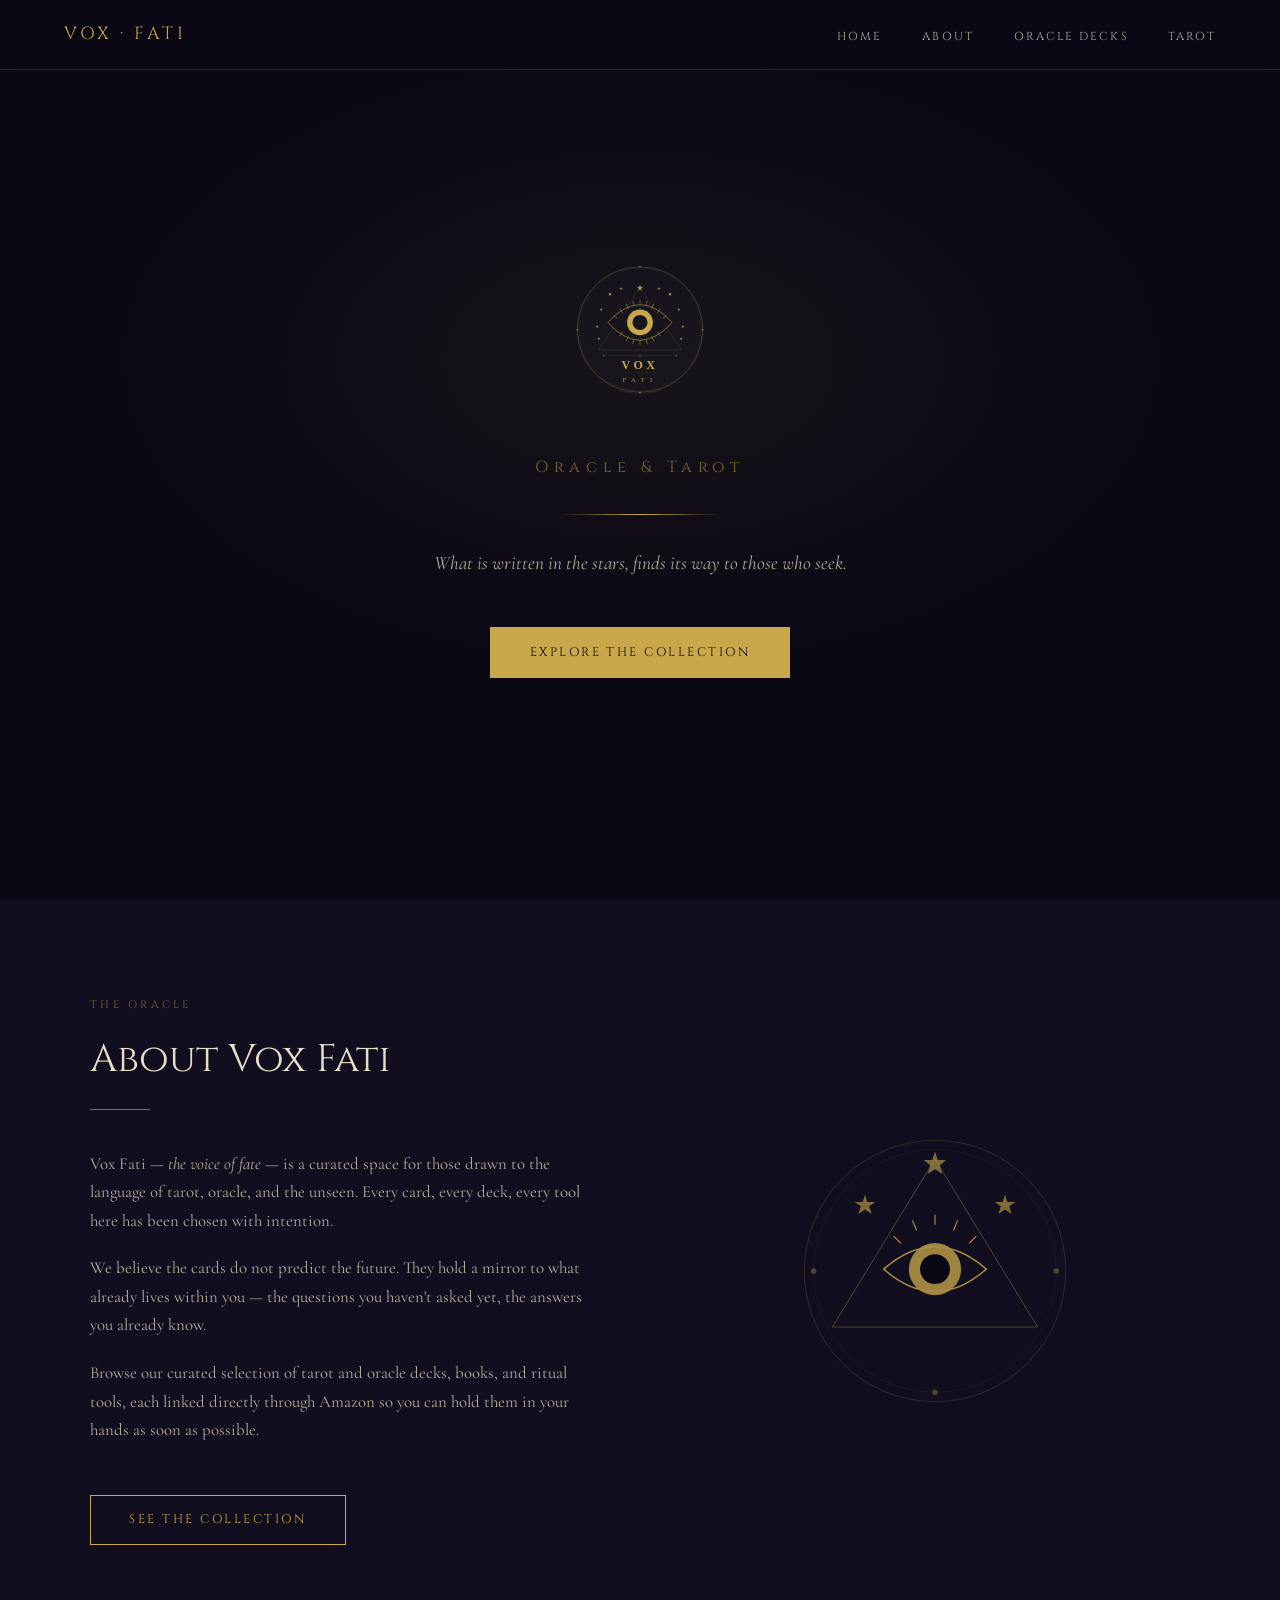
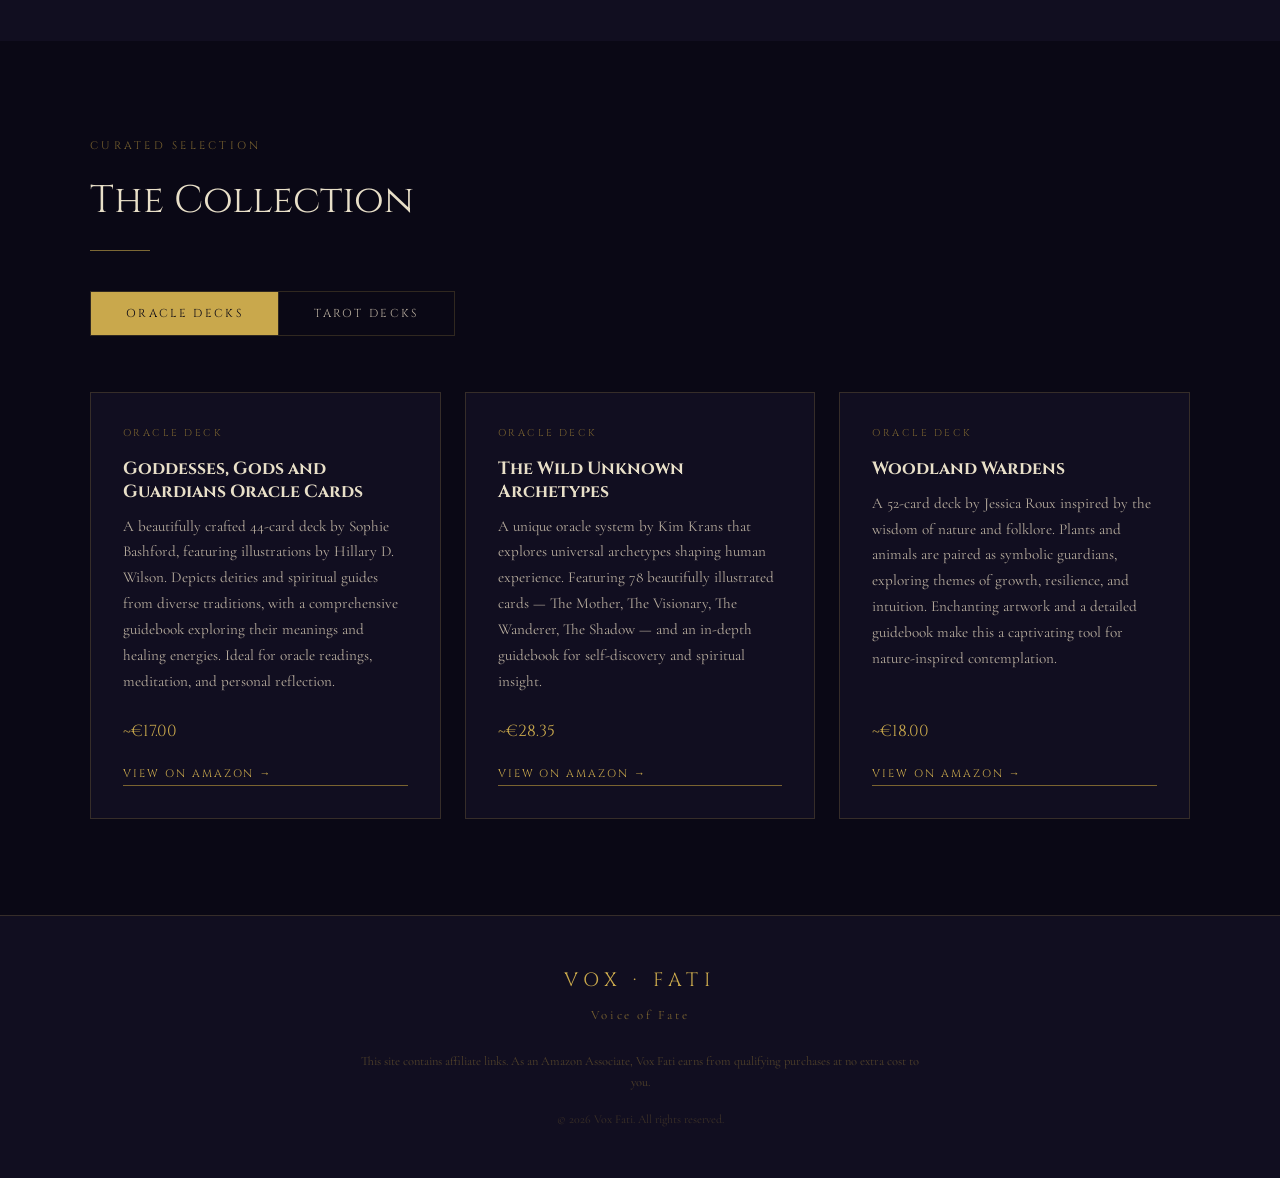
==== index.html @ 4f2131be "Add files via upload" ====
<!DOCTYPE html>
<html lang="en">
<head>
  <meta charset="UTF-8"/>
  <meta name="viewport" content="width=device-width, initial-scale=1.0"/>
  <title>Vox Fati — Oracle & Tarot</title>
  <link href="https://fonts.googleapis.com/css2?family=Cormorant+Garamond:ital,wght@0,300;0,400;0,600;1,300;1,400&family=Cinzel:wght@400;600&display=swap" rel="stylesheet"/>
  <style>
    *, *::before, *::after { box-sizing: border-box; margin: 0; padding: 0; }

    :root {
      --bg:       #0a0815;
      --bg2:      #110e20;
      --gold:     #c9a84c;
      --gold-dim: #7a6330;
      --cream:    #e8dfc8;
      --text:     #b8ad9e;
      --border:   rgba(201,168,76,0.2);
    }

    html { scroll-behavior: smooth; }

    body {
      background: var(--bg);
      color: var(--text);
      font-family: 'Cormorant Garamond', Georgia, serif;
      font-size: 18px;
      line-height: 1.7;
    }

    /* ── NAV ── */
    nav {
      position: fixed; top: 0; left: 0; right: 0; z-index: 100;
      display: flex; align-items: center; justify-content: space-between;
      padding: 1.2rem 4rem;
      background: rgba(10,8,21,0.88);
      backdrop-filter: blur(10px);
      border-bottom: 1px solid var(--border);
    }
    .nav-logo {
      font-family: 'Cinzel', serif;
      font-size: 1.1rem;
      letter-spacing: 0.2em;
      color: var(--gold);
      text-decoration: none;
    }
    .nav-links { display: flex; gap: 2.5rem; list-style: none; }
    .nav-links a {
      font-family: 'Cinzel', serif;
      font-size: 0.72rem;
      letter-spacing: 0.18em;
      color: var(--text);
      text-decoration: none;
      text-transform: uppercase;
      transition: color 0.3s;
    }
    .nav-links a:hover { color: var(--gold); }

    /* ── HERO ── */
    #home {
      min-height: 100vh;
      display: flex; flex-direction: column; align-items: center; justify-content: center;
      text-align: center;
      padding: 6rem 2rem 4rem;
      position: relative;
      overflow: hidden;
    }
    #home::before {
      content: '';
      position: absolute; inset: 0;
      background: radial-gradient(ellipse 60% 50% at 50% 40%, rgba(201,168,76,0.07) 0%, transparent 70%);
      pointer-events: none;
    }
    .hero-eye {
      width: 160px; height: 160px;
      margin-bottom: 2.5rem;
      animation: float 6s ease-in-out infinite;
    }
    @keyframes float {
      0%,100% { transform: translateY(0); }
      50%      { transform: translateY(-10px); }
    }
    .hero-sub {
      font-family: 'Cinzel', serif;
      font-size: clamp(0.8rem, 2vw, 1rem);
      letter-spacing: 0.35em;
      color: var(--gold-dim);
      margin-bottom: 2rem;
    }
    .hero-divider {
      width: 160px; height: 1px;
      background: linear-gradient(to right, transparent, var(--gold), transparent);
      margin: 0 auto 2rem;
    }
    .hero-tagline {
      font-size: 1.2rem;
      font-style: italic;
      color: var(--cream);
      opacity: 0.75;
      max-width: 480px;
      margin: 0 auto 3rem;
    }
    .btn {
      display: inline-block;
      font-family: 'Cinzel', serif;
      font-size: 0.78rem;
      letter-spacing: 0.2em;
      text-transform: uppercase;
      color: var(--bg);
      background: var(--gold);
      padding: 0.85rem 2.4rem;
      text-decoration: none;
      border: 1px solid var(--gold);
      transition: background 0.3s, color 0.3s;
      cursor: pointer;
    }
    .btn:hover { background: transparent; color: var(--gold); }
    .btn-outline {
      background: transparent;
      color: var(--gold);
    }
    .btn-outline:hover { background: var(--gold); color: var(--bg); }

    /* ── SECTION BASE ── */
    section { padding: 6rem 2rem; }
    .container { max-width: 1100px; margin: 0 auto; }
    .section-label {
      font-family: 'Cinzel', serif;
      font-size: 0.68rem;
      letter-spacing: 0.3em;
      text-transform: uppercase;
      color: var(--gold-dim);
      display: block;
      margin-bottom: 0.8rem;
    }
    .section-title {
      font-family: 'Cinzel', serif;
      font-size: clamp(1.6rem, 4vw, 2.4rem);
      font-weight: 400;
      color: var(--cream);
      margin-bottom: 1rem;
    }
    .section-divider {
      width: 60px; height: 1px;
      background: var(--gold);
      margin-bottom: 2.5rem;
      opacity: 0.6;
    }

    /* ── ABOUT ── */
    #about { background: var(--bg2); }
    .about-grid {
      display: grid;
      grid-template-columns: 1fr 1fr;
      gap: 5rem;
      align-items: center;
    }
    .about-text p { margin-bottom: 1.2rem; color: var(--text); font-size: 1.05rem; }
    .about-sigil { display: flex; align-items: center; justify-content: center; }
    .about-sigil svg { width: 280px; height: 280px; opacity: 0.85; }

    /* ── PRODUCTS ── */
    #products { background: var(--bg); }

    /* Tab switcher */
    .tab-switcher {
      display: flex;
      gap: 0;
      margin-bottom: 3.5rem;
      border: 1px solid var(--border);
      width: fit-content;
    }
    .tab-btn {
      font-family: 'Cinzel', serif;
      font-size: 0.72rem;
      letter-spacing: 0.2em;
      text-transform: uppercase;
      padding: 0.9rem 2.2rem;
      background: transparent;
      color: var(--text);
      border: none;
      cursor: pointer;
      transition: background 0.3s, color 0.3s;
      position: relative;
    }
    .tab-btn + .tab-btn {
      border-left: 1px solid var(--border);
    }
    .tab-btn.active {
      background: var(--gold);
      color: var(--bg);
    }
    .tab-btn:not(.active):hover {
      color: var(--gold);
    }

    /* Tab panels */
    .tab-panel { display: none; }
    .tab-panel.active { display: block; }

    /* Products grid */
    .products-grid {
      display: grid;
      grid-template-columns: repeat(auto-fill, minmax(280px, 1fr));
      gap: 1.5rem;
    }
    .product-card {
      background: var(--bg2);
      border: 1px solid var(--border);
      padding: 2rem;
      transition: border-color 0.3s, transform 0.3s;
      display: flex; flex-direction: column;
    }
    .product-card:hover { border-color: var(--gold-dim); transform: translateY(-4px); }
    .product-tag {
      font-family: 'Cinzel', serif;
      font-size: 0.62rem;
      letter-spacing: 0.25em;
      text-transform: uppercase;
      color: var(--gold-dim);
      margin-bottom: 1rem;
    }
    .product-name {
      font-family: 'Cinzel', serif;
      font-size: 1.1rem;
      color: var(--cream);
      margin-bottom: 0.6rem;
      line-height: 1.3;
    }
    .product-desc {
      font-size: 0.95rem;
      color: var(--text);
      margin-bottom: 1.5rem;
      flex: 1;
    }
    .product-price {
      font-family: 'Cinzel', serif;
      font-size: 1rem;
      color: var(--gold);
      margin-bottom: 1.2rem;
    }
    .product-link {
      display: inline-block;
      font-family: 'Cinzel', serif;
      font-size: 0.68rem;
      letter-spacing: 0.18em;
      text-transform: uppercase;
      color: var(--gold);
      text-decoration: none;
      border-bottom: 1px solid var(--gold-dim);
      padding-bottom: 2px;
      transition: border-color 0.3s, color 0.3s;
    }
    .product-link:hover { color: var(--cream); border-color: var(--cream); }

    /* ── FOOTER ── */
    footer {
      background: var(--bg2);
      border-top: 1px solid var(--border);
      padding: 3rem 2rem;
      text-align: center;
    }
    .footer-logo {
      font-family: 'Cinzel', serif;
      font-size: 1.2rem;
      color: var(--gold);
      letter-spacing: 0.3em;
      margin-bottom: 0.5rem;
    }
    .footer-sub {
      font-size: 0.8rem;
      color: var(--gold-dim);
      letter-spacing: 0.2em;
      margin-bottom: 1.5rem;
    }
    .footer-disclaimer {
      font-size: 0.78rem;
      color: var(--gold-dim);
      opacity: 0.6;
      max-width: 560px;
      margin: 0 auto 1rem;
    }
    .footer-copy {
      font-size: 0.75rem;
      color: var(--gold-dim);
      opacity: 0.4;
    }

    /* ── RESPONSIVE ── */
    @media (max-width: 768px) {
      nav { padding: 1rem 1.5rem; }
      .nav-links { gap: 1.5rem; }
      .about-grid { grid-template-columns: 1fr; gap: 2.5rem; }
      .about-sigil { order: -1; }
      .about-sigil svg { width: 200px; height: 200px; }
      .tab-switcher { width: 100%; }
      .tab-btn { flex: 1; padding: 0.9rem 1rem; }
    }
    @media (max-width: 520px) {
      .nav-links { display: none; }
    }
  </style>
</head>
<body>

  <!-- NAV -->
  <nav>
    <a href="#home" class="nav-logo">VOX · FATI</a>
    <ul class="nav-links">
      <li><a href="#home">Home</a></li>
      <li><a href="#about">About</a></li>
      <li><a href="#products">Oracle Decks</a></li>
      <li><a href="#products" onclick="switchTab('tarot')">Tarot</a></li>
    </ul>
  </nav>

  <!-- HERO -->
  <section id="home">
    <svg class="hero-eye" viewBox="0 0 680 720" xmlns="http://www.w3.org/2000/svg">
      <circle cx="340" cy="340" r="290" fill="#0d0b1a"/>
      <circle cx="340" cy="340" r="282" fill="none" stroke="#c9a84c" stroke-width="1.2"/>
      <circle cx="340" cy="340" r="274" fill="none" stroke="#c9a84c" stroke-width="0.5" opacity="0.4"/>
      <circle cx="340" cy="58" r="3" fill="#c9a84c"/>
      <circle cx="340" cy="622" r="3" fill="#c9a84c"/>
      <circle cx="58" cy="340" r="3" fill="#c9a84c"/>
      <circle cx="622" cy="340" r="3" fill="#c9a84c"/>
      <polygon points="340,152 528,432 152,432" fill="none" stroke="#c9a84c" stroke-width="1" opacity="0.6"/>
      <g fill="#c9a84c" opacity="0.9">
        <polygon points="340,138 343.5,148 354,148 345.5,154.5 348.5,165 340,159 331.5,165 334.5,154.5 326,148 336.5,148"/>
        <polygon points="205,172 207,178 213,178 208.5,181.5 210.5,187.5 205,184 199.5,187.5 201.5,181.5 197,178 203,178"/>
        <polygon points="475,172 477,178 483,178 478.5,181.5 480.5,187.5 475,184 469.5,187.5 471.5,181.5 467,178 473,178"/>
        <polygon points="165,242 166.5,247 172,247 167.5,250 169.5,255 165,252 160.5,255 162.5,250 158,247 163.5,247"/>
        <polygon points="515,242 516.5,247 522,247 517.5,250 519.5,255 515,252 510.5,255 512.5,250 508,247 513.5,247"/>
        <polygon points="148,320 149.5,325 155,325 150.5,328 152.5,333 148,330 143.5,333 145.5,328 141,325 146.5,325"/>
        <polygon points="532,320 533.5,325 539,325 534.5,328 536.5,333 532,330 527.5,333 529.5,328 525,325 530.5,325"/>
        <polygon points="255,148 256.5,153 262,153 257.5,156 259.5,161 255,158 250.5,161 252.5,156 248,153 253.5,153"/>
        <polygon points="425,148 426.5,153 432,153 427.5,156 429.5,161 425,158 420.5,161 422.5,156 418,153 423.5,153"/>
        <polygon points="155,375 156.3,379.5 161,379.5 157.2,382.2 158.7,387 155,384.2 151.3,387 152.8,382.2 149,379.5 153.7,379.5"/>
        <polygon points="525,375 526.3,379.5 531,379.5 527.2,382.2 528.7,387 525,384.2 521.3,387 522.8,382.2 519,379.5 523.7,379.5"/>
      </g>
      <path d="M195,308 Q268,228 340,228 Q412,228 485,308 Q412,388 340,388 Q268,388 195,308 Z" fill="#0d0b1a" stroke="#c9a84c" stroke-width="2.5" stroke-linejoin="round"/>
      <circle cx="340" cy="308" r="58" fill="#c9a84c"/>
      <circle cx="340" cy="308" r="34" fill="#0d0b1a"/>
      <g stroke="#c9a84c" stroke-width="2.2" stroke-linecap="round">
        <line x1="340" y1="228" x2="340" y2="208"/>
        <line x1="313" y1="232" x2="308" y2="212"/>
        <line x1="367" y1="232" x2="372" y2="212"/>
        <line x1="287" y1="244" x2="278" y2="225"/>
        <line x1="393" y1="244" x2="402" y2="225"/>
        <line x1="261" y1="264" x2="249" y2="248"/>
        <line x1="419" y1="264" x2="431" y2="248"/>
        <line x1="237" y1="289" x2="222" y2="277"/>
        <line x1="443" y1="289" x2="458" y2="277"/>
      </g>
      <g stroke="#c9a84c" stroke-width="2.2" stroke-linecap="round">
        <line x1="340" y1="388" x2="340" y2="408"/>
        <line x1="313" y1="384" x2="308" y2="404"/>
        <line x1="367" y1="384" x2="372" y2="404"/>
        <line x1="287" y1="372" x2="278" y2="391"/>
        <line x1="393" y1="372" x2="402" y2="391"/>
        <line x1="261" y1="352" x2="249" y2="368"/>
        <line x1="419" y1="352" x2="431" y2="368"/>
      </g>
      <line x1="175" y1="458" x2="505" y2="458" stroke="#c9a84c" stroke-width="0.8" opacity="0.5"/>
      <circle cx="175" cy="458" r="2.5" fill="#c9a84c"/>
      <circle cx="505" cy="458" r="2.5" fill="#c9a84c"/>
      <circle cx="340" cy="458" r="2.5" fill="#c9a84c"/>
      <text x="340" y="518" text-anchor="middle" font-family="Georgia, serif" font-size="54" font-weight="700" fill="#c9a84c" letter-spacing="16">VOX</text>
      <line x1="265" y1="534" x2="415" y2="534" stroke="#c9a84c" stroke-width="0.7" opacity="0.4"/>
      <text x="340" y="574" text-anchor="middle" font-family="Georgia, serif" font-size="30" font-weight="400" fill="#c9a84c" letter-spacing="24" opacity="0.85">FATI</text>
      <path d="M248,612 Q340,646 432,612" fill="none" stroke="#c9a84c" stroke-width="0.8" opacity="0.4"/>
      <circle cx="248" cy="612" r="2" fill="#c9a84c" opacity="0.5"/>
      <circle cx="432" cy="612" r="2" fill="#c9a84c" opacity="0.5"/>
      <circle cx="340" cy="629" r="2" fill="#c9a84c" opacity="0.5"/>
    </svg>
    <p class="hero-sub">Oracle &amp; Tarot</p>
    <div class="hero-divider"></div>
    <p class="hero-tagline">What is written in the stars, finds its way to those who seek.</p>
    <a href="#products" class="btn">Explore the Collection</a>
  </section>

  <!-- ABOUT -->
  <section id="about">
    <div class="container">
      <div class="about-grid">
        <div class="about-text">
          <span class="section-label">The Oracle</span>
          <h2 class="section-title">About Vox Fati</h2>
          <div class="section-divider"></div>
          <p>Vox Fati — <em>the voice of fate</em> — is a curated space for those drawn to the language of tarot, oracle, and the unseen. Every card, every deck, every tool here has been chosen with intention.</p>
          <p>We believe the cards do not predict the future. They hold a mirror to what already lives within you — the questions you haven't asked yet, the answers you already know.</p>
          <p>Browse our curated selection of tarot and oracle decks, books, and ritual tools, each linked directly through Amazon so you can hold them in your hands as soon as possible.</p>
          <br/>
          <a href="#products" class="btn btn-outline">See the Collection</a>
        </div>
        <div class="about-sigil">
          <svg viewBox="0 0 300 300" xmlns="http://www.w3.org/2000/svg">
            <circle cx="150" cy="150" r="140" fill="none" stroke="#c9a84c" stroke-width="0.8" opacity="0.3"/>
            <circle cx="150" cy="150" r="130" fill="none" stroke="#c9a84c" stroke-width="0.4" opacity="0.2"/>
            <polygon points="150,30 260,210 40,210" fill="none" stroke="#c9a84c" stroke-width="0.9" opacity="0.5"/>
            <g fill="#c9a84c" opacity="0.7">
              <polygon points="150,22 153,31 162,31 155,37 158,46 150,41 142,46 145,37 138,31 147,31"/>
              <polygon points="75,68 77.5,76 86,76 79.5,80.5 82,89 75,84 68,89 70.5,80.5 64,76 72.5,76"/>
              <polygon points="225,68 227.5,76 236,76 229.5,80.5 232,89 225,84 218,89 220.5,80.5 214,76 222.5,76"/>
            </g>
            <path d="M95,148 Q150,100 205,148 Q150,196 95,148Z" fill="none" stroke="#c9a84c" stroke-width="1.5"/>
            <circle cx="150" cy="148" r="28" fill="#c9a84c" opacity="0.9"/>
            <circle cx="150" cy="148" r="16" fill="#0a0815"/>
            <g stroke="#c9a84c" stroke-width="1.2" stroke-linecap="round">
              <line x1="150" y1="100" x2="150" y2="90"/>
              <line x1="130" y1="106" x2="126" y2="96"/>
              <line x1="113" y1="120" x2="106" y2="113"/>
              <line x1="170" y1="106" x2="174" y2="96"/>
              <line x1="187" y1="120" x2="194" y2="113"/>
            </g>
            <circle cx="150" cy="280" r="3" fill="#c9a84c" opacity="0.4"/>
            <circle cx="20" cy="150" r="3" fill="#c9a84c" opacity="0.4"/>
            <circle cx="280" cy="150" r="3" fill="#c9a84c" opacity="0.4"/>
          </svg>
        </div>
      </div>
    </div>
  </section>

  <!-- PRODUCTS -->
  <section id="products">
    <div class="container">
      <span class="section-label">Curated Selection</span>
      <h2 class="section-title">The Collection</h2>
      <div class="section-divider"></div>

      <!-- Tab switcher -->
      <div class="tab-switcher">
        <button class="tab-btn active" id="tab-oracle" onclick="switchTab('oracle')">Oracle Decks</button>
        <button class="tab-btn" id="tab-tarot" onclick="switchTab('tarot')">Tarot Decks</button>
      </div>

      <!-- ORACLE PANEL -->
      <div class="tab-panel active" id="panel-oracle">
        <div class="products-grid">

          <div class="product-card">
            <span class="product-tag">Oracle Deck</span>
            <h3 class="product-name">Goddesses, Gods and Guardians Oracle Cards</h3>
            <p class="product-desc">A beautifully crafted 44-card deck by Sophie Bashford, featuring illustrations by Hillary D. Wilson. Depicts deities and spiritual guides from diverse traditions, with a comprehensive guidebook exploring their meanings and healing energies. Ideal for oracle readings, meditation, and personal reflection.</p>
            <p class="product-price">~€17.00</p>
            <a href="https://amzn.to/4uURp36" target="_blank" rel="nofollow noopener" class="product-link">View on Amazon →</a>
          </div>

          <div class="product-card">
            <span class="product-tag">Oracle Deck</span>
            <h3 class="product-name">The Wild Unknown Archetypes</h3>
            <p class="product-desc">A unique oracle system by Kim Krans that explores universal archetypes shaping human experience. Featuring 78 beautifully illustrated cards — The Mother, The Visionary, The Wanderer, The Shadow — and an in-depth guidebook for self-discovery and spiritual insight.</p>
            <p class="product-price">~€28.35</p>
            <a href="https://amzn.to/4v1fVzD" target="_blank" rel="nofollow noopener" class="product-link">View on Amazon →</a>
          </div>

          <div class="product-card">
            <span class="product-tag">Oracle Deck</span>
            <h3 class="product-name">Woodland Wardens</h3>
            <p class="product-desc">A 52-card deck by Jessica Roux inspired by the wisdom of nature and folklore. Plants and animals are paired as symbolic guardians, exploring themes of growth, resilience, and intuition. Enchanting artwork and a detailed guidebook make this a captivating tool for nature-inspired contemplation.</p>
            <p class="product-price">~€18.00</p>
            <a href="https://amzn.to/4aidfpP" target="_blank" rel="nofollow noopener" class="product-link">View on Amazon →</a>
          </div>

        </div>
      </div>

      <!-- TAROT PANEL -->
      <div class="tab-panel" id="panel-tarot">
        <div class="products-grid">

          <div class="product-card">
            <span class="product-tag">Tarot Deck</span>
            <h3 class="product-name">Amber Moon Tarot</h3>
            <p class="product-desc">By Malgorzata Frąckowska — a dreamy, lunar-inspired tarot deck blending contemporary art with traditional structure. Accompanied by an 80-page guidebook, it offers fresh interpretations of the classic archetypes for both beginners and experienced readers.</p>
            <p class="product-price">~€18.69</p>
            <a href="https://amzn.to/4vuQw2b" target="_blank" rel="nofollow noopener" class="product-link">View on Amazon →</a>
          </div>

          <div class="product-card">
            <span class="product-tag">Tarot Deck</span>
            <h3 class="product-name">The Classic Rider Waite Smith Tarot</h3>
            <p class="product-desc">The foundational deck that shaped modern tarot. Arthur Edward Waite and Pamela Colman Smith's iconic 78-card deck, first published in 1909, remains the most referenced in the world — essential for beginners and seasoned readers alike.</p>
            <p class="product-price">~€23.40</p>
            <a href="https://amzn.to/4amBjbb" target="_blank" rel="nofollow noopener" class="product-link">View on Amazon →</a>
          </div>

          <div class="product-card">
            <span class="product-tag">Tarot Deck</span>
            <h3 class="product-name">Rider-Waite Tarot Deck</h3>
            <p class="product-desc">The classic 78-card deck by Arthur Edward Waite with Pamela Colman Smith's legendary illustrations — the foundation of modern tarot reading. Accompanied by instructional material for divination, self-discovery, and spiritual guidance.</p>
            <p class="product-price">~€23.02</p>
            <a href="https://amzn.to/4xPg0ZR" target="_blank" rel="nofollow noopener" class="product-link">View on Amazon →</a>
          </div>

        </div>
      </div>

    </div>
  </section>

  <!-- FOOTER -->
  <footer>
    <p class="footer-logo">VOX · FATI</p>
    <p class="footer-sub">Voice of Fate</p>
    <p class="footer-disclaimer">This site contains affiliate links. As an Amazon Associate, Vox Fati earns from qualifying purchases at no extra cost to you.</p>
    <p class="footer-copy">&copy; 2026 Vox Fati. All rights reserved.</p>
  </footer>

  <script>
    function switchTab(tab) {
      document.querySelectorAll('.tab-btn').forEach(b => b.classList.remove('active'));
      document.querySelectorAll('.tab-panel').forEach(p => p.classList.remove('active'));
      document.getElementById('tab-' + tab).classList.add('active');
      document.getElementById('panel-' + tab).classList.add('active');
    }
  </script>

</body>
</html>
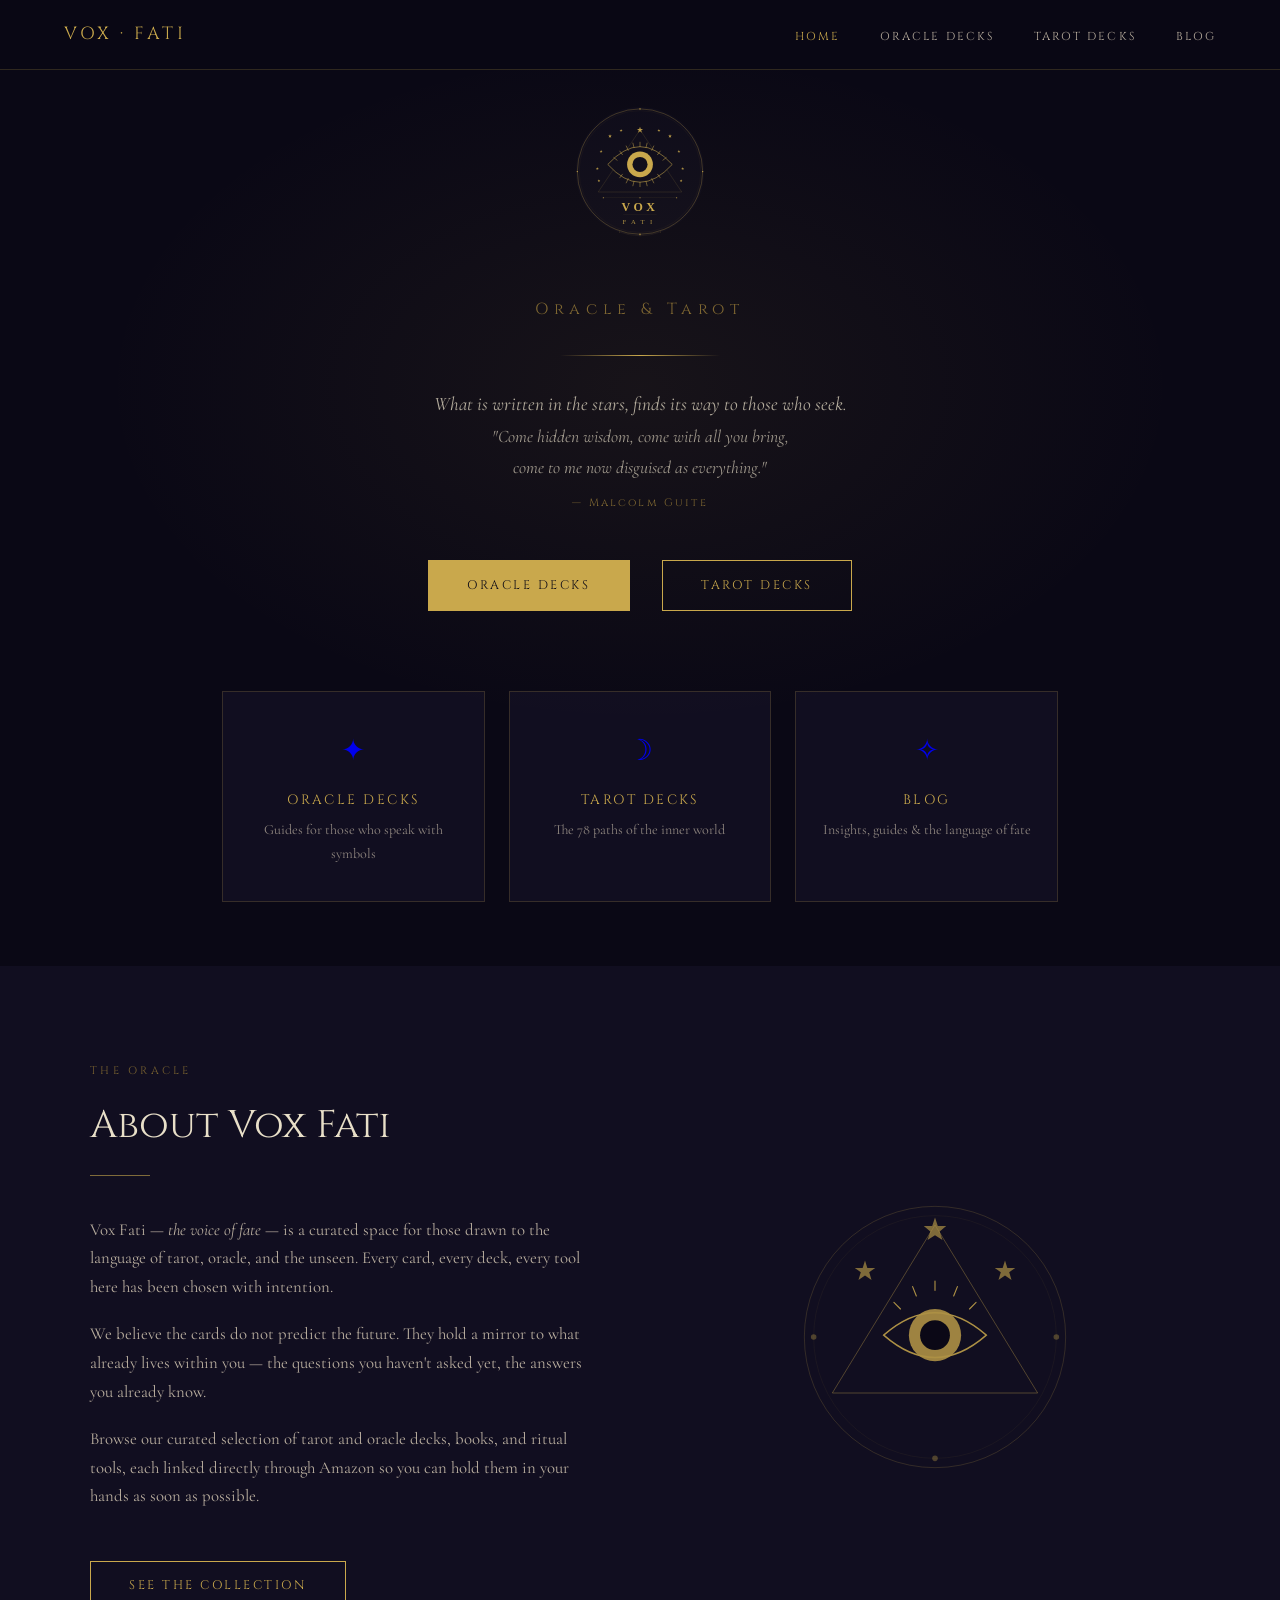
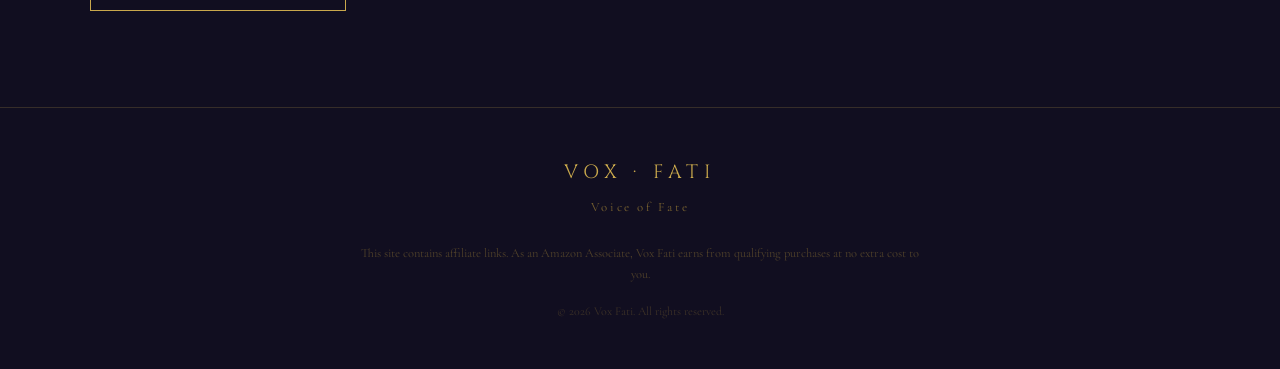
==== commit 7e133501: "Add files via upload" ====
--- a/index.html
+++ b/index.html
@@ -5,65 +5,14 @@
   <meta name="viewport" content="width=device-width, initial-scale=1.0"/>
   <title>Vox Fati — Oracle & Tarot</title>
   <link href="https://fonts.googleapis.com/css2?family=Cormorant+Garamond:ital,wght@0,300;0,400;0,600;1,300;1,400&family=Cinzel:wght@400;600&display=swap" rel="stylesheet"/>
+  <link rel="stylesheet" href="style.css"/>
   <style>
-    *, *::before, *::after { box-sizing: border-box; margin: 0; padding: 0; }
-
-    :root {
-      --bg:       #0a0815;
-      --bg2:      #110e20;
-      --gold:     #c9a84c;
-      --gold-dim: #7a6330;
-      --cream:    #e8dfc8;
-      --text:     #b8ad9e;
-      --border:   rgba(201,168,76,0.2);
-    }
-
-    html { scroll-behavior: smooth; }
-
-    body {
-      background: var(--bg);
-      color: var(--text);
-      font-family: 'Cormorant Garamond', Georgia, serif;
-      font-size: 18px;
-      line-height: 1.7;
-    }
-
-    /* ── NAV ── */
-    nav {
-      position: fixed; top: 0; left: 0; right: 0; z-index: 100;
-      display: flex; align-items: center; justify-content: space-between;
-      padding: 1.2rem 4rem;
-      background: rgba(10,8,21,0.88);
-      backdrop-filter: blur(10px);
-      border-bottom: 1px solid var(--border);
-    }
-    .nav-logo {
-      font-family: 'Cinzel', serif;
-      font-size: 1.1rem;
-      letter-spacing: 0.2em;
-      color: var(--gold);
-      text-decoration: none;
-    }
-    .nav-links { display: flex; gap: 2.5rem; list-style: none; }
-    .nav-links a {
-      font-family: 'Cinzel', serif;
-      font-size: 0.72rem;
-      letter-spacing: 0.18em;
-      color: var(--text);
-      text-decoration: none;
-      text-transform: uppercase;
-      transition: color 0.3s;
-    }
-    .nav-links a:hover { color: var(--gold); }
-
-    /* ── HERO ── */
     #home {
       min-height: 100vh;
       display: flex; flex-direction: column; align-items: center; justify-content: center;
       text-align: center;
       padding: 6rem 2rem 4rem;
-      position: relative;
-      overflow: hidden;
+      position: relative; overflow: hidden;
     }
     #home::before {
       content: '';
@@ -71,259 +20,70 @@
       background: radial-gradient(ellipse 60% 50% at 50% 40%, rgba(201,168,76,0.07) 0%, transparent 70%);
       pointer-events: none;
     }
-    .hero-eye {
-      width: 160px; height: 160px;
-      margin-bottom: 2.5rem;
-      animation: float 6s ease-in-out infinite;
-    }
-    @keyframes float {
-      0%,100% { transform: translateY(0); }
-      50%      { transform: translateY(-10px); }
-    }
-    .hero-sub {
-      font-family: 'Cinzel', serif;
-      font-size: clamp(0.8rem, 2vw, 1rem);
-      letter-spacing: 0.35em;
-      color: var(--gold-dim);
-      margin-bottom: 2rem;
-    }
-    .hero-divider {
-      width: 160px; height: 1px;
-      background: linear-gradient(to right, transparent, var(--gold), transparent);
-      margin: 0 auto 2rem;
-    }
-    .hero-tagline {
-      font-size: 1.2rem;
-      font-style: italic;
-      color: var(--cream);
-      opacity: 0.75;
-      max-width: 480px;
-      margin: 0 auto 3rem;
-    }
-    .btn {
-      display: inline-block;
-      font-family: 'Cinzel', serif;
-      font-size: 0.78rem;
-      letter-spacing: 0.2em;
-      text-transform: uppercase;
-      color: var(--bg);
-      background: var(--gold);
-      padding: 0.85rem 2.4rem;
-      text-decoration: none;
-      border: 1px solid var(--gold);
-      transition: background 0.3s, color 0.3s;
-      cursor: pointer;
-    }
-    .btn:hover { background: transparent; color: var(--gold); }
-    .btn-outline {
-      background: transparent;
-      color: var(--gold);
-    }
-    .btn-outline:hover { background: var(--gold); color: var(--bg); }
-
-    /* ── SECTION BASE ── */
-    section { padding: 6rem 2rem; }
-    .container { max-width: 1100px; margin: 0 auto; }
-    .section-label {
-      font-family: 'Cinzel', serif;
-      font-size: 0.68rem;
-      letter-spacing: 0.3em;
-      text-transform: uppercase;
-      color: var(--gold-dim);
-      display: block;
-      margin-bottom: 0.8rem;
-    }
-    .section-title {
-      font-family: 'Cinzel', serif;
-      font-size: clamp(1.6rem, 4vw, 2.4rem);
-      font-weight: 400;
-      color: var(--cream);
-      margin-bottom: 1rem;
-    }
-    .section-divider {
-      width: 60px; height: 1px;
-      background: var(--gold);
-      margin-bottom: 2.5rem;
-      opacity: 0.6;
-    }
-
-    /* ── ABOUT ── */
-    #about { background: var(--bg2); }
-    .about-grid {
-      display: grid;
-      grid-template-columns: 1fr 1fr;
-      gap: 5rem;
-      align-items: center;
-    }
+    .hero-eye { width: 160px; height: 160px; margin-bottom: 2.5rem; animation: float 6s ease-in-out infinite; }
+    @keyframes float { 0%,100% { transform: translateY(0); } 50% { transform: translateY(-10px); } }
+    .hero-sub { font-family: 'Cinzel', serif; font-size: clamp(0.8rem, 2vw, 1rem); letter-spacing: 0.35em; color: var(--gold-dim); margin-bottom: 2rem; }
+    .hero-divider { width: 160px; height: 1px; background: linear-gradient(to right, transparent, var(--gold), transparent); margin: 0 auto 2rem; }
+    .hero-tagline { font-size: 1.2rem; font-style: italic; color: var(--cream); opacity: 0.75; max-width: 480px; margin: 0 auto ; }
+    .hero-quote {
+  font-size: 1.1rem;
+  font-style: italic;
+  color: var(--cream);
+  opacity: 0.65;
+  max-width: 520px;
+  margin: 0 auto 0.6rem;
+  line-height: 1.8;
+}
+.hero-quote-author {
+  font-family: 'Cinzel', serif;
+  font-size: 0.68rem;
+  letter-spacing: 0.2em;
+  color: var(--gold-dim);
+  margin-bottom: 3rem;
+}
+    /* Home nav cards */
+    .nav-cards { display: grid; grid-template-columns: repeat(3,1fr); gap: 1.5rem; margin-top: 5rem; padding: 0 2rem; max-width: 900px; width: 100%; }
+    .nav-card {
+      background: var(--bg2); border: 1px solid var(--border);
+      padding: 2.2rem 1.5rem; text-decoration: none; text-align: center;
+      transition: border-color 0.3s, transform 0.3s;
+    }
+    .nav-card:hover { border-color: var(--gold-dim); transform: translateY(-4px); }
+    .nav-card-icon { font-size: 1.8rem; margin-bottom: 0.8rem; }
+    .nav-card-title { font-family: 'Cinzel', serif; font-size: 0.85rem; letter-spacing: 0.18em; color: var(--gold); text-transform: uppercase; margin-bottom: 0.4rem; }
+    .nav-card-desc { font-size: 0.88rem; color: var(--text); opacity: 0.75; }
+    /* About */
+    #about { background: var(--bg2); padding: 6rem 2rem; }
+    .about-grid { display: grid; grid-template-columns: 1fr 1fr; gap: 5rem; align-items: center; }
     .about-text p { margin-bottom: 1.2rem; color: var(--text); font-size: 1.05rem; }
     .about-sigil { display: flex; align-items: center; justify-content: center; }
     .about-sigil svg { width: 280px; height: 280px; opacity: 0.85; }
-
-    /* ── PRODUCTS ── */
-    #products { background: var(--bg); }
-
-    /* Tab switcher */
-    .tab-switcher {
-      display: flex;
-      gap: 0;
-      margin-bottom: 3.5rem;
-      border: 1px solid var(--border);
-      width: fit-content;
-    }
-    .tab-btn {
-      font-family: 'Cinzel', serif;
-      font-size: 0.72rem;
-      letter-spacing: 0.2em;
-      text-transform: uppercase;
-      padding: 0.9rem 2.2rem;
-      background: transparent;
-      color: var(--text);
-      border: none;
-      cursor: pointer;
-      transition: background 0.3s, color 0.3s;
-      position: relative;
-    }
-    .tab-btn + .tab-btn {
-      border-left: 1px solid var(--border);
-    }
-    .tab-btn.active {
-      background: var(--gold);
-      color: var(--bg);
-    }
-    .tab-btn:not(.active):hover {
-      color: var(--gold);
-    }
-
-    /* Tab panels */
-    .tab-panel { display: none; }
-    .tab-panel.active { display: block; }
-
-    /* Products grid */
-    .products-grid {
-      display: grid;
-      grid-template-columns: repeat(auto-fill, minmax(280px, 1fr));
-      gap: 1.5rem;
-    }
-    .product-card {
-      background: var(--bg2);
-      border: 1px solid var(--border);
-      padding: 2rem;
-      transition: border-color 0.3s, transform 0.3s;
-      display: flex; flex-direction: column;
-    }
-    .product-card:hover { border-color: var(--gold-dim); transform: translateY(-4px); }
-    .product-tag {
-      font-family: 'Cinzel', serif;
-      font-size: 0.62rem;
-      letter-spacing: 0.25em;
-      text-transform: uppercase;
-      color: var(--gold-dim);
-      margin-bottom: 1rem;
-    }
-    .product-name {
-      font-family: 'Cinzel', serif;
-      font-size: 1.1rem;
-      color: var(--cream);
-      margin-bottom: 0.6rem;
-      line-height: 1.3;
-    }
-    .product-desc {
-      font-size: 0.95rem;
-      color: var(--text);
-      margin-bottom: 1.5rem;
-      flex: 1;
-    }
-    .product-price {
-      font-family: 'Cinzel', serif;
-      font-size: 1rem;
-      color: var(--gold);
-      margin-bottom: 1.2rem;
-    }
-    .product-link {
-      display: inline-block;
-      font-family: 'Cinzel', serif;
-      font-size: 0.68rem;
-      letter-spacing: 0.18em;
-      text-transform: uppercase;
-      color: var(--gold);
-      text-decoration: none;
-      border-bottom: 1px solid var(--gold-dim);
-      padding-bottom: 2px;
-      transition: border-color 0.3s, color 0.3s;
-    }
-    .product-link:hover { color: var(--cream); border-color: var(--cream); }
-
-    /* ── FOOTER ── */
-    footer {
-      background: var(--bg2);
-      border-top: 1px solid var(--border);
-      padding: 3rem 2rem;
-      text-align: center;
-    }
-    .footer-logo {
-      font-family: 'Cinzel', serif;
-      font-size: 1.2rem;
-      color: var(--gold);
-      letter-spacing: 0.3em;
-      margin-bottom: 0.5rem;
-    }
-    .footer-sub {
-      font-size: 0.8rem;
-      color: var(--gold-dim);
-      letter-spacing: 0.2em;
-      margin-bottom: 1.5rem;
-    }
-    .footer-disclaimer {
-      font-size: 0.78rem;
-      color: var(--gold-dim);
-      opacity: 0.6;
-      max-width: 560px;
-      margin: 0 auto 1rem;
-    }
-    .footer-copy {
-      font-size: 0.75rem;
-      color: var(--gold-dim);
-      opacity: 0.4;
-    }
-
-    /* ── RESPONSIVE ── */
     @media (max-width: 768px) {
-      nav { padding: 1rem 1.5rem; }
-      .nav-links { gap: 1.5rem; }
+      .nav-cards { grid-template-columns: 1fr; }
       .about-grid { grid-template-columns: 1fr; gap: 2.5rem; }
       .about-sigil { order: -1; }
       .about-sigil svg { width: 200px; height: 200px; }
-      .tab-switcher { width: 100%; }
-      .tab-btn { flex: 1; padding: 0.9rem 1rem; }
-    }
-    @media (max-width: 520px) {
-      .nav-links { display: none; }
     }
   </style>
 </head>
 <body>
-
-  <!-- NAV -->
   <nav>
-    <a href="#home" class="nav-logo">VOX · FATI</a>
+    <a href="index.html" class="nav-logo">VOX · FATI</a>
     <ul class="nav-links">
-      <li><a href="#home">Home</a></li>
-      <li><a href="#about">About</a></li>
-      <li><a href="#products">Oracle Decks</a></li>
-      <li><a href="#products" onclick="switchTab('tarot')">Tarot</a></li>
+      <li><a href="index.html" class="active">Home</a></li>
+      <li><a href="oracle.html">Oracle Decks</a></li>
+      <li><a href="tarot.html">Tarot Decks</a></li>
+      <li><a href="blog.html">Blog</a></li>
     </ul>
   </nav>
 
-  <!-- HERO -->
   <section id="home">
     <svg class="hero-eye" viewBox="0 0 680 720" xmlns="http://www.w3.org/2000/svg">
       <circle cx="340" cy="340" r="290" fill="#0d0b1a"/>
       <circle cx="340" cy="340" r="282" fill="none" stroke="#c9a84c" stroke-width="1.2"/>
       <circle cx="340" cy="340" r="274" fill="none" stroke="#c9a84c" stroke-width="0.5" opacity="0.4"/>
-      <circle cx="340" cy="58" r="3" fill="#c9a84c"/>
-      <circle cx="340" cy="622" r="3" fill="#c9a84c"/>
-      <circle cx="58" cy="340" r="3" fill="#c9a84c"/>
-      <circle cx="622" cy="340" r="3" fill="#c9a84c"/>
+      <circle cx="340" cy="58" r="3" fill="#c9a84c"/><circle cx="340" cy="622" r="3" fill="#c9a84c"/>
+      <circle cx="58" cy="340" r="3" fill="#c9a84c"/><circle cx="622" cy="340" r="3" fill="#c9a84c"/>
       <polygon points="340,152 528,432 152,432" fill="none" stroke="#c9a84c" stroke-width="1" opacity="0.6"/>
       <g fill="#c9a84c" opacity="0.9">
         <polygon points="340,138 343.5,148 354,148 345.5,154.5 348.5,165 340,159 331.5,165 334.5,154.5 326,148 336.5,148"/>
@@ -338,48 +98,60 @@
         <polygon points="155,375 156.3,379.5 161,379.5 157.2,382.2 158.7,387 155,384.2 151.3,387 152.8,382.2 149,379.5 153.7,379.5"/>
         <polygon points="525,375 526.3,379.5 531,379.5 527.2,382.2 528.7,387 525,384.2 521.3,387 522.8,382.2 519,379.5 523.7,379.5"/>
       </g>
-      <path d="M195,308 Q268,228 340,228 Q412,228 485,308 Q412,388 340,388 Q268,388 195,308 Z" fill="#0d0b1a" stroke="#c9a84c" stroke-width="2.5" stroke-linejoin="round"/>
+      <path d="M195,308 Q268,228 340,228 Q412,228 485,308 Q412,388 340,388 Q268,388 195,308 Z" fill="#0d0b1a" stroke="#c9a84c" stroke-width="2.5"/>
       <circle cx="340" cy="308" r="58" fill="#c9a84c"/>
       <circle cx="340" cy="308" r="34" fill="#0d0b1a"/>
       <g stroke="#c9a84c" stroke-width="2.2" stroke-linecap="round">
-        <line x1="340" y1="228" x2="340" y2="208"/>
-        <line x1="313" y1="232" x2="308" y2="212"/>
-        <line x1="367" y1="232" x2="372" y2="212"/>
-        <line x1="287" y1="244" x2="278" y2="225"/>
-        <line x1="393" y1="244" x2="402" y2="225"/>
-        <line x1="261" y1="264" x2="249" y2="248"/>
-        <line x1="419" y1="264" x2="431" y2="248"/>
-        <line x1="237" y1="289" x2="222" y2="277"/>
+        <line x1="340" y1="228" x2="340" y2="208"/><line x1="313" y1="232" x2="308" y2="212"/>
+        <line x1="367" y1="232" x2="372" y2="212"/><line x1="287" y1="244" x2="278" y2="225"/>
+        <line x1="393" y1="244" x2="402" y2="225"/><line x1="261" y1="264" x2="249" y2="248"/>
+        <line x1="419" y1="264" x2="431" y2="248"/><line x1="237" y1="289" x2="222" y2="277"/>
         <line x1="443" y1="289" x2="458" y2="277"/>
       </g>
       <g stroke="#c9a84c" stroke-width="2.2" stroke-linecap="round">
-        <line x1="340" y1="388" x2="340" y2="408"/>
-        <line x1="313" y1="384" x2="308" y2="404"/>
-        <line x1="367" y1="384" x2="372" y2="404"/>
-        <line x1="287" y1="372" x2="278" y2="391"/>
-        <line x1="393" y1="372" x2="402" y2="391"/>
-        <line x1="261" y1="352" x2="249" y2="368"/>
+        <line x1="340" y1="388" x2="340" y2="408"/><line x1="313" y1="384" x2="308" y2="404"/>
+        <line x1="367" y1="384" x2="372" y2="404"/><line x1="287" y1="372" x2="278" y2="391"/>
+        <line x1="393" y1="372" x2="402" y2="391"/><line x1="261" y1="352" x2="249" y2="368"/>
         <line x1="419" y1="352" x2="431" y2="368"/>
       </g>
       <line x1="175" y1="458" x2="505" y2="458" stroke="#c9a84c" stroke-width="0.8" opacity="0.5"/>
-      <circle cx="175" cy="458" r="2.5" fill="#c9a84c"/>
-      <circle cx="505" cy="458" r="2.5" fill="#c9a84c"/>
-      <circle cx="340" cy="458" r="2.5" fill="#c9a84c"/>
-      <text x="340" y="518" text-anchor="middle" font-family="Georgia, serif" font-size="54" font-weight="700" fill="#c9a84c" letter-spacing="16">VOX</text>
+      <circle cx="175" cy="458" r="2.5" fill="#c9a84c"/><circle cx="505" cy="458" r="2.5" fill="#c9a84c"/><circle cx="340" cy="458" r="2.5" fill="#c9a84c"/>
+      <text x="340" y="518" text-anchor="middle" font-family="Georgia,serif" font-size="54" font-weight="700" fill="#c9a84c" letter-spacing="16">VOX</text>
       <line x1="265" y1="534" x2="415" y2="534" stroke="#c9a84c" stroke-width="0.7" opacity="0.4"/>
-      <text x="340" y="574" text-anchor="middle" font-family="Georgia, serif" font-size="30" font-weight="400" fill="#c9a84c" letter-spacing="24" opacity="0.85">FATI</text>
+      <text x="340" y="574" text-anchor="middle" font-family="Georgia,serif" font-size="30" fill="#c9a84c" letter-spacing="24" opacity="0.85">FATI</text>
       <path d="M248,612 Q340,646 432,612" fill="none" stroke="#c9a84c" stroke-width="0.8" opacity="0.4"/>
-      <circle cx="248" cy="612" r="2" fill="#c9a84c" opacity="0.5"/>
-      <circle cx="432" cy="612" r="2" fill="#c9a84c" opacity="0.5"/>
-      <circle cx="340" cy="629" r="2" fill="#c9a84c" opacity="0.5"/>
+      <circle cx="248" cy="612" r="2" fill="#c9a84c" opacity="0.5"/><circle cx="432" cy="612" r="2" fill="#c9a84c" opacity="0.5"/><circle cx="340" cy="629" r="2" fill="#c9a84c" opacity="0.5"/>
     </svg>
+
     <p class="hero-sub">Oracle &amp; Tarot</p>
     <div class="hero-divider"></div>
     <p class="hero-tagline">What is written in the stars, finds its way to those who seek.</p>
-    <a href="#products" class="btn">Explore the Collection</a>
+    <p class="hero-quote">"Come hidden wisdom, come with all you bring,<br>come to me now disguised as everything."</p>
+<p class="hero-quote-author">— Malcolm Guite</p>
+
+    <div style="display:flex; gap:2rem; flex-wrap:wrap; justify-content:center;">
+  <a href="oracle.html" class="btn">Oracle Decks</a>
+  <a href="tarot.html" class="btn btn-outline">Tarot Decks</a>
+</div>
+    <div class="nav-cards">
+      <a href="oracle.html" class="nav-card">
+        <div class="nav-card-icon">✦</div>
+        <div class="nav-card-title">Oracle Decks</div>
+        <div class="nav-card-desc">Guides for those who speak with symbols</div>
+      </a>
+      <a href="tarot.html" class="nav-card">
+        <div class="nav-card-icon">☽</div>
+        <div class="nav-card-title">Tarot Decks</div>
+        <div class="nav-card-desc">The 78 paths of the inner world</div>
+      </a>
+      <a href="blog.html" class="nav-card">
+        <div class="nav-card-icon">✧</div>
+        <div class="nav-card-title">Blog</div>
+        <div class="nav-card-desc">Insights, guides &amp; the language of fate</div>
+      </a>
+    </div>
   </section>
 
-  <!-- ABOUT -->
   <section id="about">
     <div class="container">
       <div class="about-grid">
@@ -391,7 +163,7 @@
           <p>We believe the cards do not predict the future. They hold a mirror to what already lives within you — the questions you haven't asked yet, the answers you already know.</p>
           <p>Browse our curated selection of tarot and oracle decks, books, and ritual tools, each linked directly through Amazon so you can hold them in your hands as soon as possible.</p>
           <br/>
-          <a href="#products" class="btn btn-outline">See the Collection</a>
+          <a href="oracle.html" class="btn btn-outline">See the Collection</a>
         </div>
         <div class="about-sigil">
           <svg viewBox="0 0 300 300" xmlns="http://www.w3.org/2000/svg">
@@ -407,10 +179,8 @@
             <circle cx="150" cy="148" r="28" fill="#c9a84c" opacity="0.9"/>
             <circle cx="150" cy="148" r="16" fill="#0a0815"/>
             <g stroke="#c9a84c" stroke-width="1.2" stroke-linecap="round">
-              <line x1="150" y1="100" x2="150" y2="90"/>
-              <line x1="130" y1="106" x2="126" y2="96"/>
-              <line x1="113" y1="120" x2="106" y2="113"/>
-              <line x1="170" y1="106" x2="174" y2="96"/>
+              <line x1="150" y1="100" x2="150" y2="90"/><line x1="130" y1="106" x2="126" y2="96"/>
+              <line x1="113" y1="120" x2="106" y2="113"/><line x1="170" y1="106" x2="174" y2="96"/>
               <line x1="187" y1="120" x2="194" y2="113"/>
             </g>
             <circle cx="150" cy="280" r="3" fill="#c9a84c" opacity="0.4"/>
@@ -422,100 +192,11 @@
     </div>
   </section>
 
-  <!-- PRODUCTS -->
-  <section id="products">
-    <div class="container">
-      <span class="section-label">Curated Selection</span>
-      <h2 class="section-title">The Collection</h2>
-      <div class="section-divider"></div>
-
-      <!-- Tab switcher -->
-      <div class="tab-switcher">
-        <button class="tab-btn active" id="tab-oracle" onclick="switchTab('oracle')">Oracle Decks</button>
-        <button class="tab-btn" id="tab-tarot" onclick="switchTab('tarot')">Tarot Decks</button>
-      </div>
-
-      <!-- ORACLE PANEL -->
-      <div class="tab-panel active" id="panel-oracle">
-        <div class="products-grid">
-
-          <div class="product-card">
-            <span class="product-tag">Oracle Deck</span>
-            <h3 class="product-name">Goddesses, Gods and Guardians Oracle Cards</h3>
-            <p class="product-desc">A beautifully crafted 44-card deck by Sophie Bashford, featuring illustrations by Hillary D. Wilson. Depicts deities and spiritual guides from diverse traditions, with a comprehensive guidebook exploring their meanings and healing energies. Ideal for oracle readings, meditation, and personal reflection.</p>
-            <p class="product-price">~€17.00</p>
-            <a href="https://amzn.to/4uURp36" target="_blank" rel="nofollow noopener" class="product-link">View on Amazon →</a>
-          </div>
-
-          <div class="product-card">
-            <span class="product-tag">Oracle Deck</span>
-            <h3 class="product-name">The Wild Unknown Archetypes</h3>
-            <p class="product-desc">A unique oracle system by Kim Krans that explores universal archetypes shaping human experience. Featuring 78 beautifully illustrated cards — The Mother, The Visionary, The Wanderer, The Shadow — and an in-depth guidebook for self-discovery and spiritual insight.</p>
-            <p class="product-price">~€28.35</p>
-            <a href="https://amzn.to/4v1fVzD" target="_blank" rel="nofollow noopener" class="product-link">View on Amazon →</a>
-          </div>
-
-          <div class="product-card">
-            <span class="product-tag">Oracle Deck</span>
-            <h3 class="product-name">Woodland Wardens</h3>
-            <p class="product-desc">A 52-card deck by Jessica Roux inspired by the wisdom of nature and folklore. Plants and animals are paired as symbolic guardians, exploring themes of growth, resilience, and intuition. Enchanting artwork and a detailed guidebook make this a captivating tool for nature-inspired contemplation.</p>
-            <p class="product-price">~€18.00</p>
-            <a href="https://amzn.to/4aidfpP" target="_blank" rel="nofollow noopener" class="product-link">View on Amazon →</a>
-          </div>
-
-        </div>
-      </div>
-
-      <!-- TAROT PANEL -->
-      <div class="tab-panel" id="panel-tarot">
-        <div class="products-grid">
-
-          <div class="product-card">
-            <span class="product-tag">Tarot Deck</span>
-            <h3 class="product-name">Amber Moon Tarot</h3>
-            <p class="product-desc">By Malgorzata Frąckowska — a dreamy, lunar-inspired tarot deck blending contemporary art with traditional structure. Accompanied by an 80-page guidebook, it offers fresh interpretations of the classic archetypes for both beginners and experienced readers.</p>
-            <p class="product-price">~€18.69</p>
-            <a href="https://amzn.to/4vuQw2b" target="_blank" rel="nofollow noopener" class="product-link">View on Amazon →</a>
-          </div>
-
-          <div class="product-card">
-            <span class="product-tag">Tarot Deck</span>
-            <h3 class="product-name">The Classic Rider Waite Smith Tarot</h3>
-            <p class="product-desc">The foundational deck that shaped modern tarot. Arthur Edward Waite and Pamela Colman Smith's iconic 78-card deck, first published in 1909, remains the most referenced in the world — essential for beginners and seasoned readers alike.</p>
-            <p class="product-price">~€23.40</p>
-            <a href="https://amzn.to/4amBjbb" target="_blank" rel="nofollow noopener" class="product-link">View on Amazon →</a>
-          </div>
-
-          <div class="product-card">
-            <span class="product-tag">Tarot Deck</span>
-            <h3 class="product-name">Rider-Waite Tarot Deck</h3>
-            <p class="product-desc">The classic 78-card deck by Arthur Edward Waite with Pamela Colman Smith's legendary illustrations — the foundation of modern tarot reading. Accompanied by instructional material for divination, self-discovery, and spiritual guidance.</p>
-            <p class="product-price">~€23.02</p>
-            <a href="https://amzn.to/4xPg0ZR" target="_blank" rel="nofollow noopener" class="product-link">View on Amazon →</a>
-          </div>
-
-        </div>
-      </div>
-
-    </div>
-  </section>
-
-  <!-- FOOTER -->
   <footer>
     <p class="footer-logo">VOX · FATI</p>
     <p class="footer-sub">Voice of Fate</p>
     <p class="footer-disclaimer">This site contains affiliate links. As an Amazon Associate, Vox Fati earns from qualifying purchases at no extra cost to you.</p>
     <p class="footer-copy">&copy; 2026 Vox Fati. All rights reserved.</p>
   </footer>
-
-  <script>
-    function switchTab(tab) {
-      document.querySelectorAll('.tab-btn').forEach(b => b.classList.remove('active'));
-      document.querySelectorAll('.tab-panel').forEach(p => p.classList.remove('active'));
-      document.getElementById('tab-' + tab).classList.add('active');
-      document.getElementById('panel-' + tab).classList.add('active');
-    }
-  </script>
-
 </body>
 </html>
--- a/style.css
+++ b/style.css
@@ -0,0 +1,186 @@
+/* ── SHARED STYLES ── */
+*, *::before, *::after { box-sizing: border-box; margin: 0; padding: 0; }
+:root {
+  --bg:       #0a0815;
+  --bg2:      #110e20;
+  --gold:     #c9a84c;
+  --gold-dim: #7a6330;
+  --cream:    #e8dfc8;
+  --text:     #b8ad9e;
+  --border:   rgba(201,168,76,0.2);
+}
+html { scroll-behavior: smooth; }
+body {
+  background: var(--bg);
+  color: var(--text);
+  font-family: 'Cormorant Garamond', Georgia, serif;
+  font-size: 18px;
+  line-height: 1.7;
+}
+nav {
+  position: fixed; top: 0; left: 0; right: 0; z-index: 100;
+  display: flex; align-items: center; justify-content: space-between;
+  padding: 1.2rem 4rem;
+  background: rgba(10,8,21,0.92);
+  backdrop-filter: blur(10px);
+  border-bottom: 1px solid var(--border);
+}
+.nav-logo {
+  font-family: 'Cinzel', serif;
+  font-size: 1.1rem;
+  letter-spacing: 0.2em;
+  color: var(--gold);
+  text-decoration: none;
+}
+.nav-links { display: flex; gap: 2.5rem; list-style: none; }
+.nav-links a {
+  font-family: 'Cinzel', serif;
+  font-size: 0.72rem;
+  letter-spacing: 0.18em;
+  color: var(--text);
+  text-decoration: none;
+  text-transform: uppercase;
+  transition: color 0.3s;
+}
+.nav-links a:hover, .nav-links a.active { color: var(--gold); }
+.container { max-width: 1100px; margin: 0 auto; }
+.section-label {
+  font-family: 'Cinzel', serif;
+  font-size: 0.68rem;
+  letter-spacing: 0.3em;
+  text-transform: uppercase;
+  color: var(--gold-dim);
+  display: block;
+  margin-bottom: 0.8rem;
+}
+.section-title {
+  font-family: 'Cinzel', serif;
+  font-size: clamp(1.6rem, 4vw, 2.4rem);
+  font-weight: 400;
+  color: var(--cream);
+  margin-bottom: 1rem;
+}
+.section-divider {
+  width: 60px; height: 1px;
+  background: var(--gold);
+  margin-bottom: 2.5rem;
+  opacity: 0.6;
+}
+.btn {
+  display: inline-block;
+  font-family: 'Cinzel', serif;
+  font-size: 0.78rem;
+  letter-spacing: 0.2em;
+  text-transform: uppercase;
+  color: var(--bg);
+  background: var(--gold);
+  padding: 0.85rem 2.4rem;
+  text-decoration: none;
+  border: 1px solid var(--gold);
+  transition: background 0.3s, color 0.3s;
+}
+.btn:hover { background: transparent; color: var(--gold); }
+.btn-outline { background: transparent; color: var(--gold); }
+.btn-outline:hover { background: var(--gold); color: var(--bg); }
+/* PAGE HERO */
+.page-hero {
+  padding: 10rem 2rem 5rem;
+  text-align: center;
+  border-bottom: 1px solid var(--border);
+  position: relative;
+}
+.page-hero::before {
+  content: '';
+  position: absolute; inset: 0;
+  background: radial-gradient(ellipse 60% 60% at 50% 0%, rgba(201,168,76,0.06) 0%, transparent 70%);
+  pointer-events: none;
+}
+.page-hero-label {
+  font-family: 'Cinzel', serif;
+  font-size: 0.68rem;
+  letter-spacing: 0.35em;
+  text-transform: uppercase;
+  color: var(--gold-dim);
+  display: block;
+  margin-bottom: 1rem;
+}
+.page-hero-title {
+  font-family: 'Cinzel', serif;
+  font-size: clamp(2rem, 6vw, 4rem);
+  font-weight: 400;
+  color: var(--cream);
+  margin-bottom: 1rem;
+}
+.page-hero-sub {
+  font-style: italic;
+  color: var(--text);
+  opacity: 0.75;
+  max-width: 500px;
+  margin: 0 auto;
+  font-size: 1.1rem;
+}
+/* PRODUCTS */
+.products-section { padding: 5rem 2rem; }
+.products-grid {
+  display: grid;
+  grid-template-columns: repeat(auto-fill, minmax(300px, 1fr));
+  gap: 1.5rem;
+  margin-top: 3rem;
+}
+.product-card {
+  background: var(--bg2);
+  border: 1px solid var(--border);
+  padding: 2rem;
+  transition: border-color 0.3s, transform 0.3s;
+  display: flex; flex-direction: column;
+}
+.product-card:hover { border-color: var(--gold-dim); transform: translateY(-4px); }
+.product-tag {
+  font-family: 'Cinzel', serif;
+  font-size: 0.62rem;
+  letter-spacing: 0.25em;
+  text-transform: uppercase;
+  color: var(--gold-dim);
+  margin-bottom: 1rem;
+}
+.product-name {
+  font-family: 'Cinzel', serif;
+  font-size: 1.1rem;
+  color: var(--cream);
+  margin-bottom: 0.6rem;
+  line-height: 1.3;
+}
+.product-desc { font-size: 0.95rem; color: var(--text); margin-bottom: 1.5rem; flex: 1; }
+.product-price { font-family: 'Cinzel', serif; font-size: 1rem; color: var(--gold); margin-bottom: 1.2rem; }
+.product-link {
+  display: inline-block;
+  font-family: 'Cinzel', serif;
+  font-size: 0.68rem;
+  letter-spacing: 0.18em;
+  text-transform: uppercase;
+  color: var(--gold);
+  text-decoration: none;
+  border-bottom: 1px solid var(--gold-dim);
+  padding-bottom: 2px;
+  transition: border-color 0.3s, color 0.3s;
+}
+.product-link:hover { color: var(--cream); border-color: var(--cream); }
+/* FOOTER */
+footer {
+  background: var(--bg2);
+  border-top: 1px solid var(--border);
+  padding: 3rem 2rem;
+  text-align: center;
+}
+.footer-logo { font-family: 'Cinzel', serif; font-size: 1.2rem; color: var(--gold); letter-spacing: 0.3em; margin-bottom: 0.5rem; }
+.footer-sub { font-size: 0.8rem; color: var(--gold-dim); letter-spacing: 0.2em; margin-bottom: 1.5rem; }
+.footer-disclaimer { font-size: 0.78rem; color: var(--gold-dim); opacity: 0.6; max-width: 560px; margin: 0 auto 1rem; }
+.footer-copy { font-size: 0.75rem; color: var(--gold-dim); opacity: 0.4; }
+/* RESPONSIVE */
+@media (max-width: 768px) {
+  nav { padding: 1rem 1.5rem; }
+  .nav-links { gap: 1.5rem; }
+}
+@media (max-width: 580px) {
+  .nav-links { display: none; }
+}
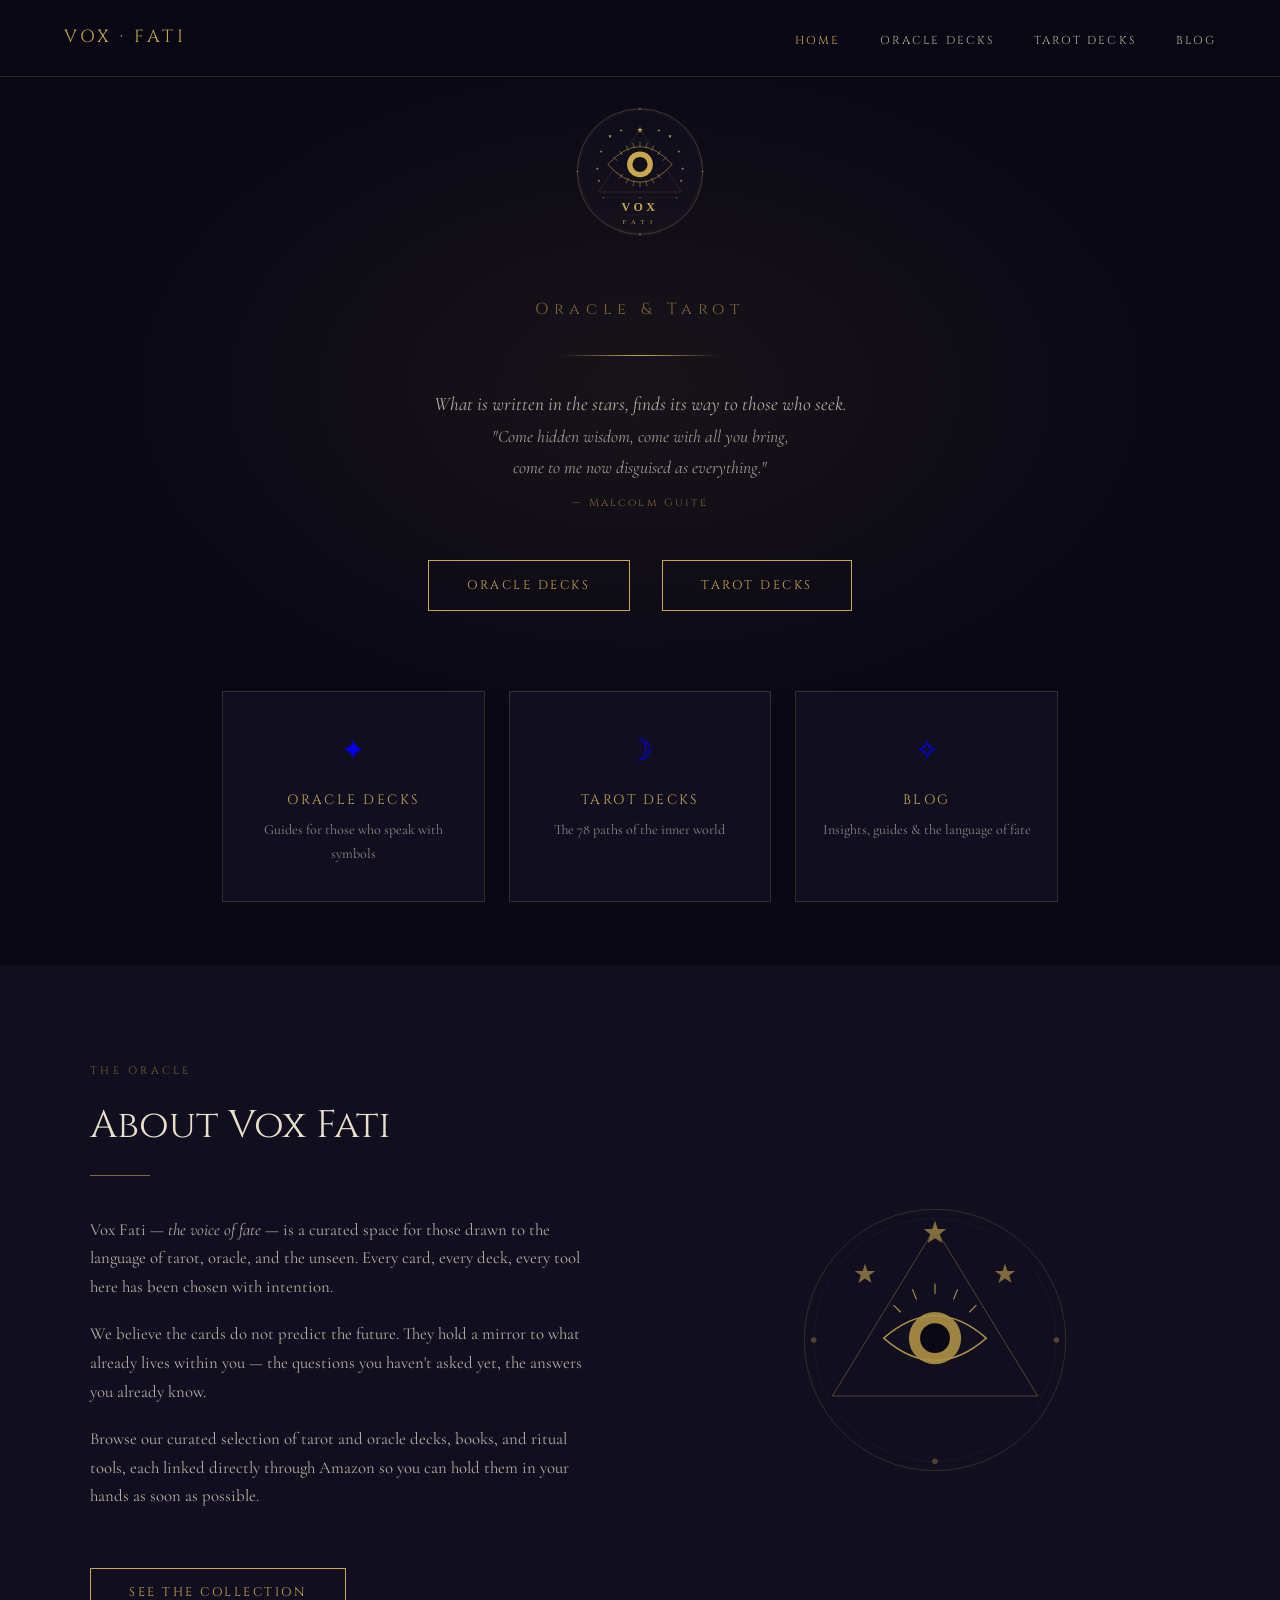
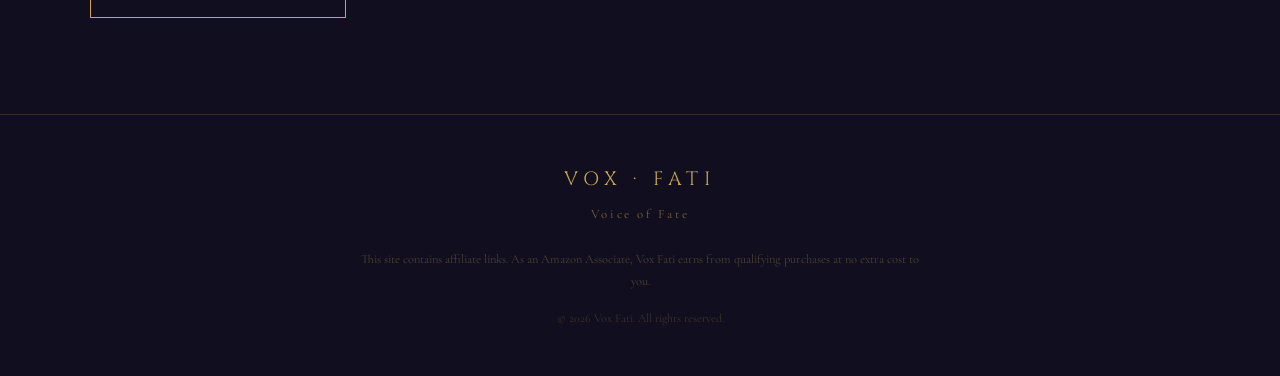
==== commit 6323fdc9: "Add files via upload" ====
--- a/index.html
+++ b/index.html
@@ -130,7 +130,7 @@
 <p class="hero-quote-author">— Malcolm Guite</p>
 
     <div style="display:flex; gap:2rem; flex-wrap:wrap; justify-content:center;">
-  <a href="oracle.html" class="btn">Oracle Decks</a>
+  <a href="oracle.html" class="btn btn-outline">Oracle Decks</a>
   <a href="tarot.html" class="btn btn-outline">Tarot Decks</a>
 </div>
     <div class="nav-cards">
--- a/style.css
+++ b/style.css
@@ -14,7 +14,7 @@
   background: var(--bg);
   color: var(--text);
   font-family: 'Cormorant Garamond', Georgia, serif;
-  font-size: 18px;
+  font-size: 22px;
   line-height: 1.7;
 }
 nav {
@@ -117,7 +117,7 @@
   opacity: 0.75;
   max-width: 500px;
   margin: 0 auto;
-  font-size: 1.1rem;
+  font-size: 1.7rem;
 }
 /* PRODUCTS */
 .products-section { padding: 5rem 2rem; }
@@ -150,7 +150,7 @@
   margin-bottom: 0.6rem;
   line-height: 1.3;
 }
-.product-desc { font-size: 0.95rem; color: var(--text); margin-bottom: 1.5rem; flex: 1; }
+.product-desc { font-size: 1.1rem; color: var(--text); margin-bottom: 1.5rem; flex: 1; }
 .product-price { font-family: 'Cinzel', serif; font-size: 1rem; color: var(--gold); margin-bottom: 1.2rem; }
 .product-link {
   display: inline-block;
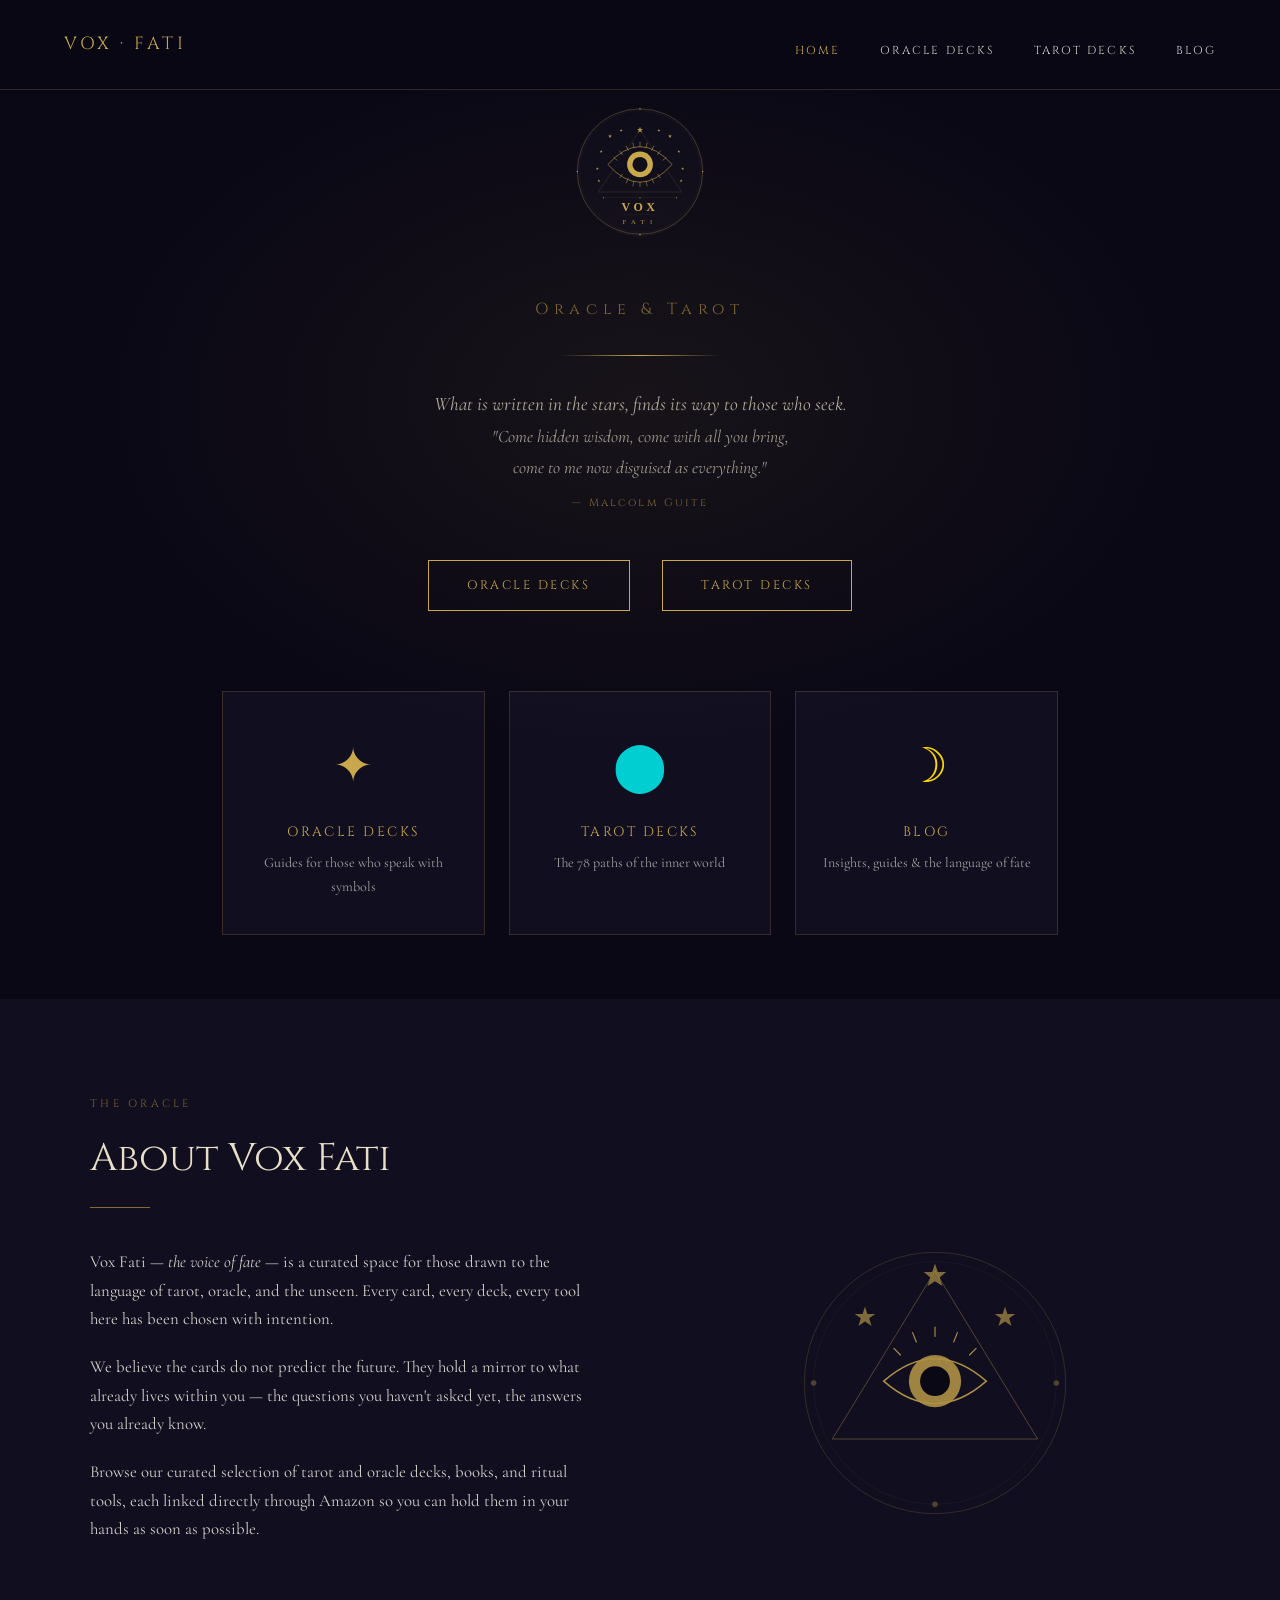
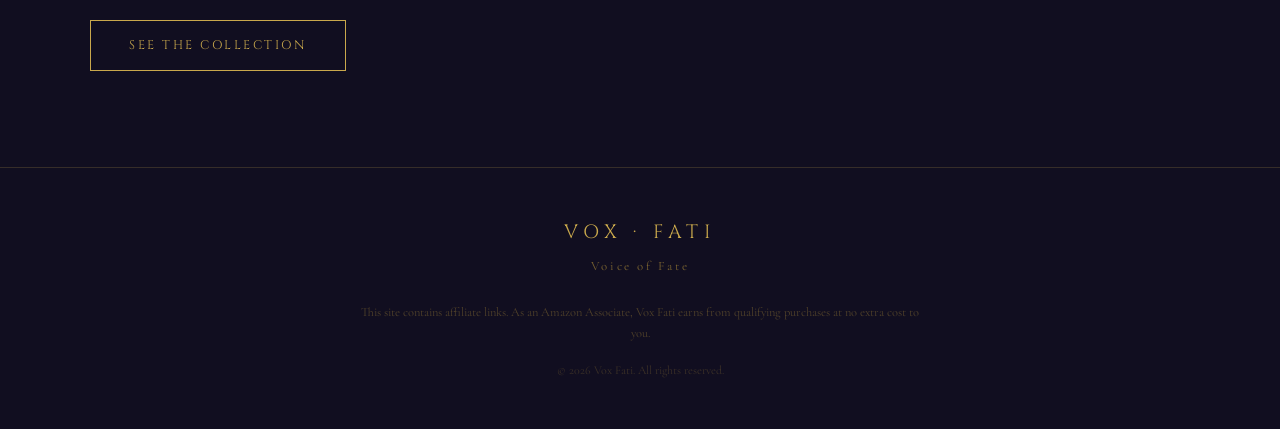
==== commit 72212849: "Add files via upload" ====
--- a/index.html
+++ b/index.html
@@ -49,7 +49,7 @@
       transition: border-color 0.3s, transform 0.3s;
     }
     .nav-card:hover { border-color: var(--gold-dim); transform: translateY(-4px); }
-    .nav-card-icon { font-size: 1.8rem; margin-bottom: 0.8rem; }
+    .nav-card-icon { font-size: 3rem; margin-bottom: 0.8rem; }
     .nav-card-title { font-family: 'Cinzel', serif; font-size: 0.85rem; letter-spacing: 0.18em; color: var(--gold); text-transform: uppercase; margin-bottom: 0.4rem; }
     .nav-card-desc { font-size: 0.88rem; color: var(--text); opacity: 0.75; }
     /* About */
@@ -135,17 +135,17 @@
 </div>
     <div class="nav-cards">
       <a href="oracle.html" class="nav-card">
-        <div class="nav-card-icon">✦</div>
+        <div class="nav-card-icon" style="color:#c9a84c;">✦</div>
         <div class="nav-card-title">Oracle Decks</div>
         <div class="nav-card-desc">Guides for those who speak with symbols</div>
       </a>
       <a href="tarot.html" class="nav-card">
-        <div class="nav-card-icon">☽</div>
+        <div class="nav-card-icon" style="color:#00CED1;">⬤</div>
         <div class="nav-card-title">Tarot Decks</div>
         <div class="nav-card-desc">The 78 paths of the inner world</div>
       </a>
       <a href="blog.html" class="nav-card">
-        <div class="nav-card-icon">✧</div>
+        <div class="nav-card-icon" style="color:#FFD700;">☽</div>
         <div class="nav-card-title">Blog</div>
         <div class="nav-card-desc">Insights, guides &amp; the language of fate</div>
       </a>
--- a/style.css
+++ b/style.css
@@ -6,7 +6,7 @@
   --gold:     #c9a84c;
   --gold-dim: #7a6330;
   --cream:    #e8dfc8;
-  --text:     #b8ad9e;
+  --text:     #d4cfc8;
   --border:   rgba(201,168,76,0.2);
 }
 html { scroll-behavior: smooth; }
@@ -14,7 +14,7 @@
   background: var(--bg);
   color: var(--text);
   font-family: 'Cormorant Garamond', Georgia, serif;
-  font-size: 22px;
+  font-size: 30px;
   line-height: 1.7;
 }
 nav {
@@ -134,6 +134,13 @@
   transition: border-color 0.3s, transform 0.3s;
   display: flex; flex-direction: column;
 }
+.product-img {
+  width: 100%;
+  height: 200px;
+  object-fit: cover;
+  margin-bottom: 1.2rem;
+  border: 1px solid var(--border);
+}
 .product-card:hover { border-color: var(--gold-dim); transform: translateY(-4px); }
 .product-tag {
   font-family: 'Cinzel', serif;
@@ -150,7 +157,7 @@
   margin-bottom: 0.6rem;
   line-height: 1.3;
 }
-.product-desc { font-size: 1.1rem; color: var(--text); margin-bottom: 1.5rem; flex: 1; }
+.product-desc { font-size: 1.1rem; color: var(--text); margin-bottom: 1.5rem; flex: 1; line-height: 2; }
 .product-price { font-family: 'Cinzel', serif; font-size: 1rem; color: var(--gold); margin-bottom: 1.2rem; }
 .product-link {
   display: inline-block;
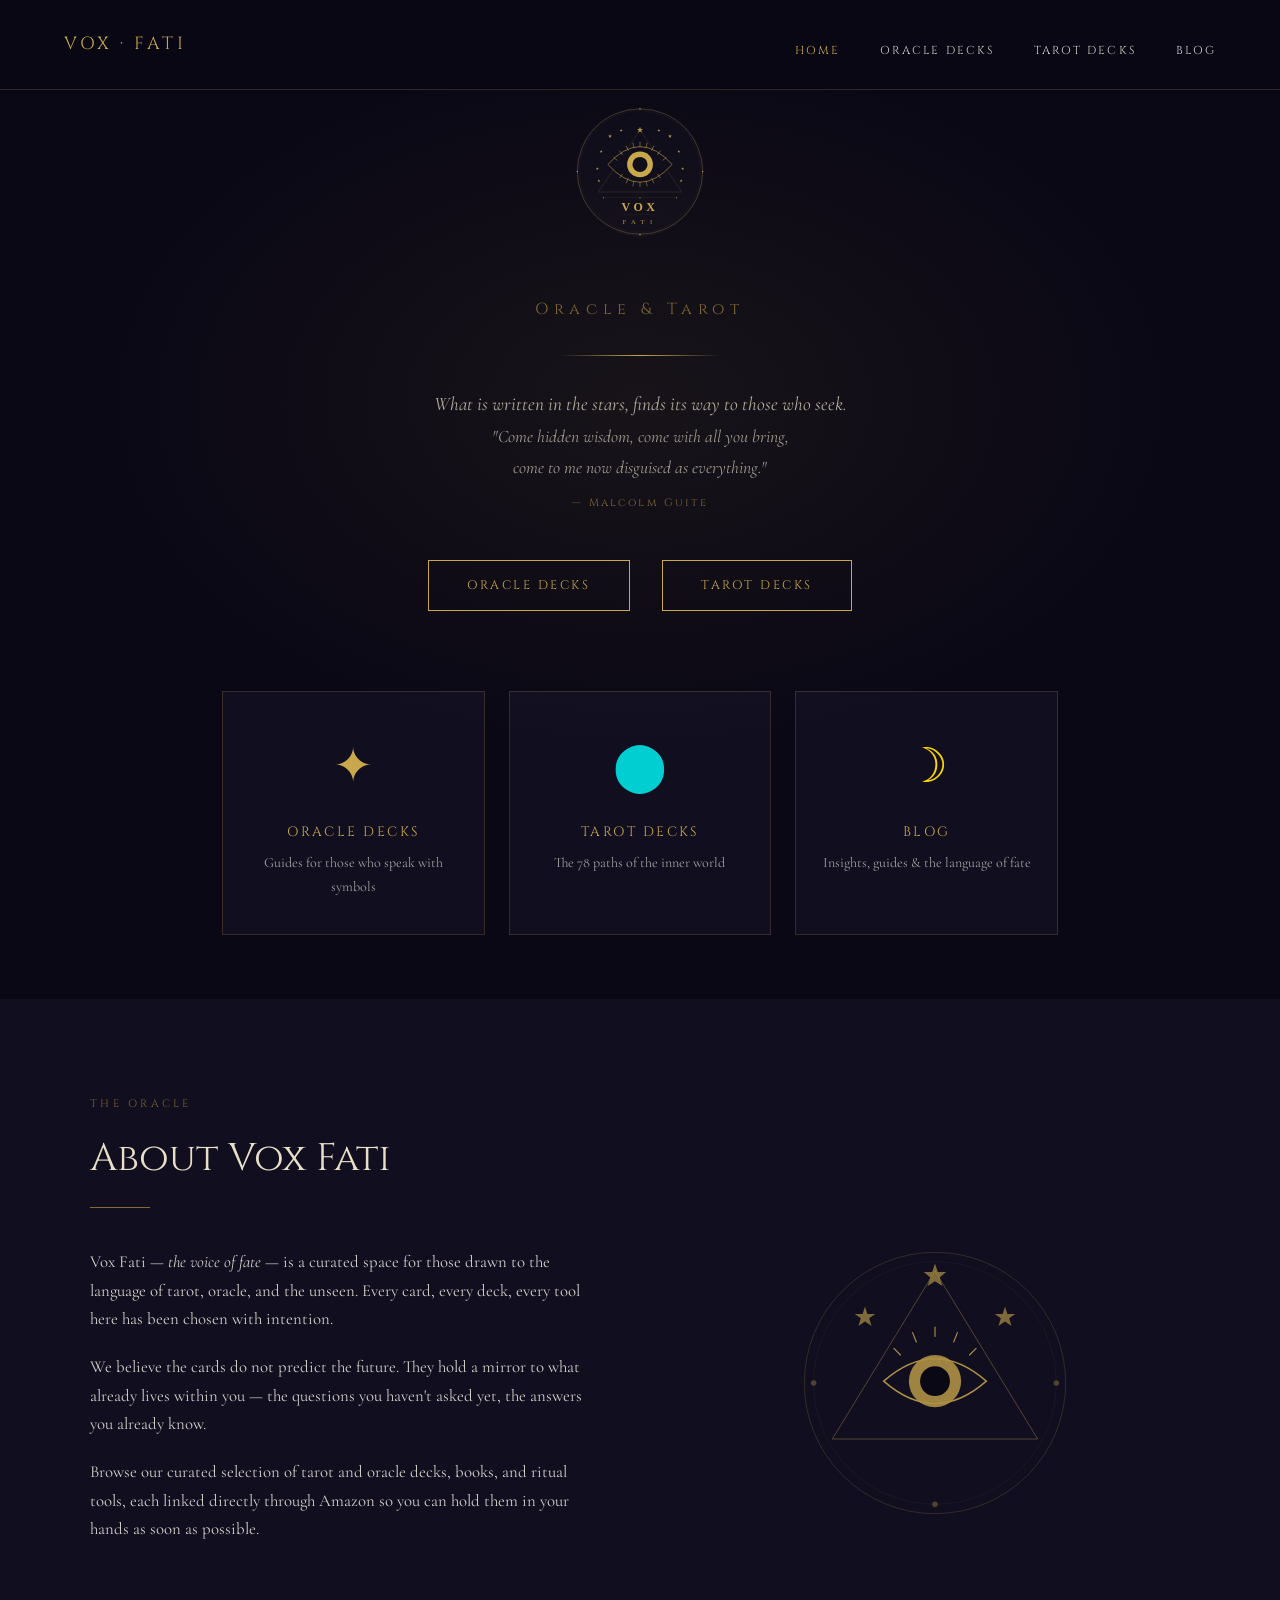
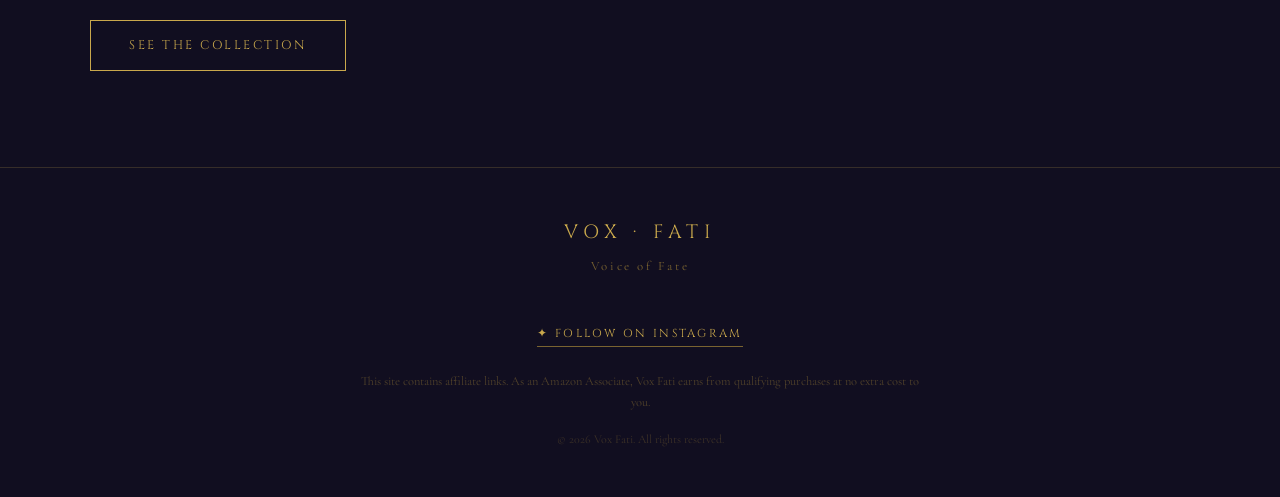
==== commit c1342096: "Add files via upload" ====
--- a/index.html
+++ b/index.html
@@ -195,6 +195,18 @@
   <footer>
     <p class="footer-logo">VOX · FATI</p>
     <p class="footer-sub">Voice of Fate</p>
+<a href="https://www.instagram.com/vox.fati" target="_blank" style="
+  display: inline-block;
+  font-family: 'Cinzel', serif;
+  font-size: 0.72rem;
+  letter-spacing: 0.2em;
+  text-transform: uppercase;
+  color: var(--gold);
+  text-decoration: none;
+  border-bottom: 1px solid var(--gold-dim);
+  padding-bottom: 2px;
+  margin-bottom: 1.5rem;
+">✦ Follow on Instagram</a>
     <p class="footer-disclaimer">This site contains affiliate links. As an Amazon Associate, Vox Fati earns from qualifying purchases at no extra cost to you.</p>
     <p class="footer-copy">&copy; 2026 Vox Fati. All rights reserved.</p>
   </footer>
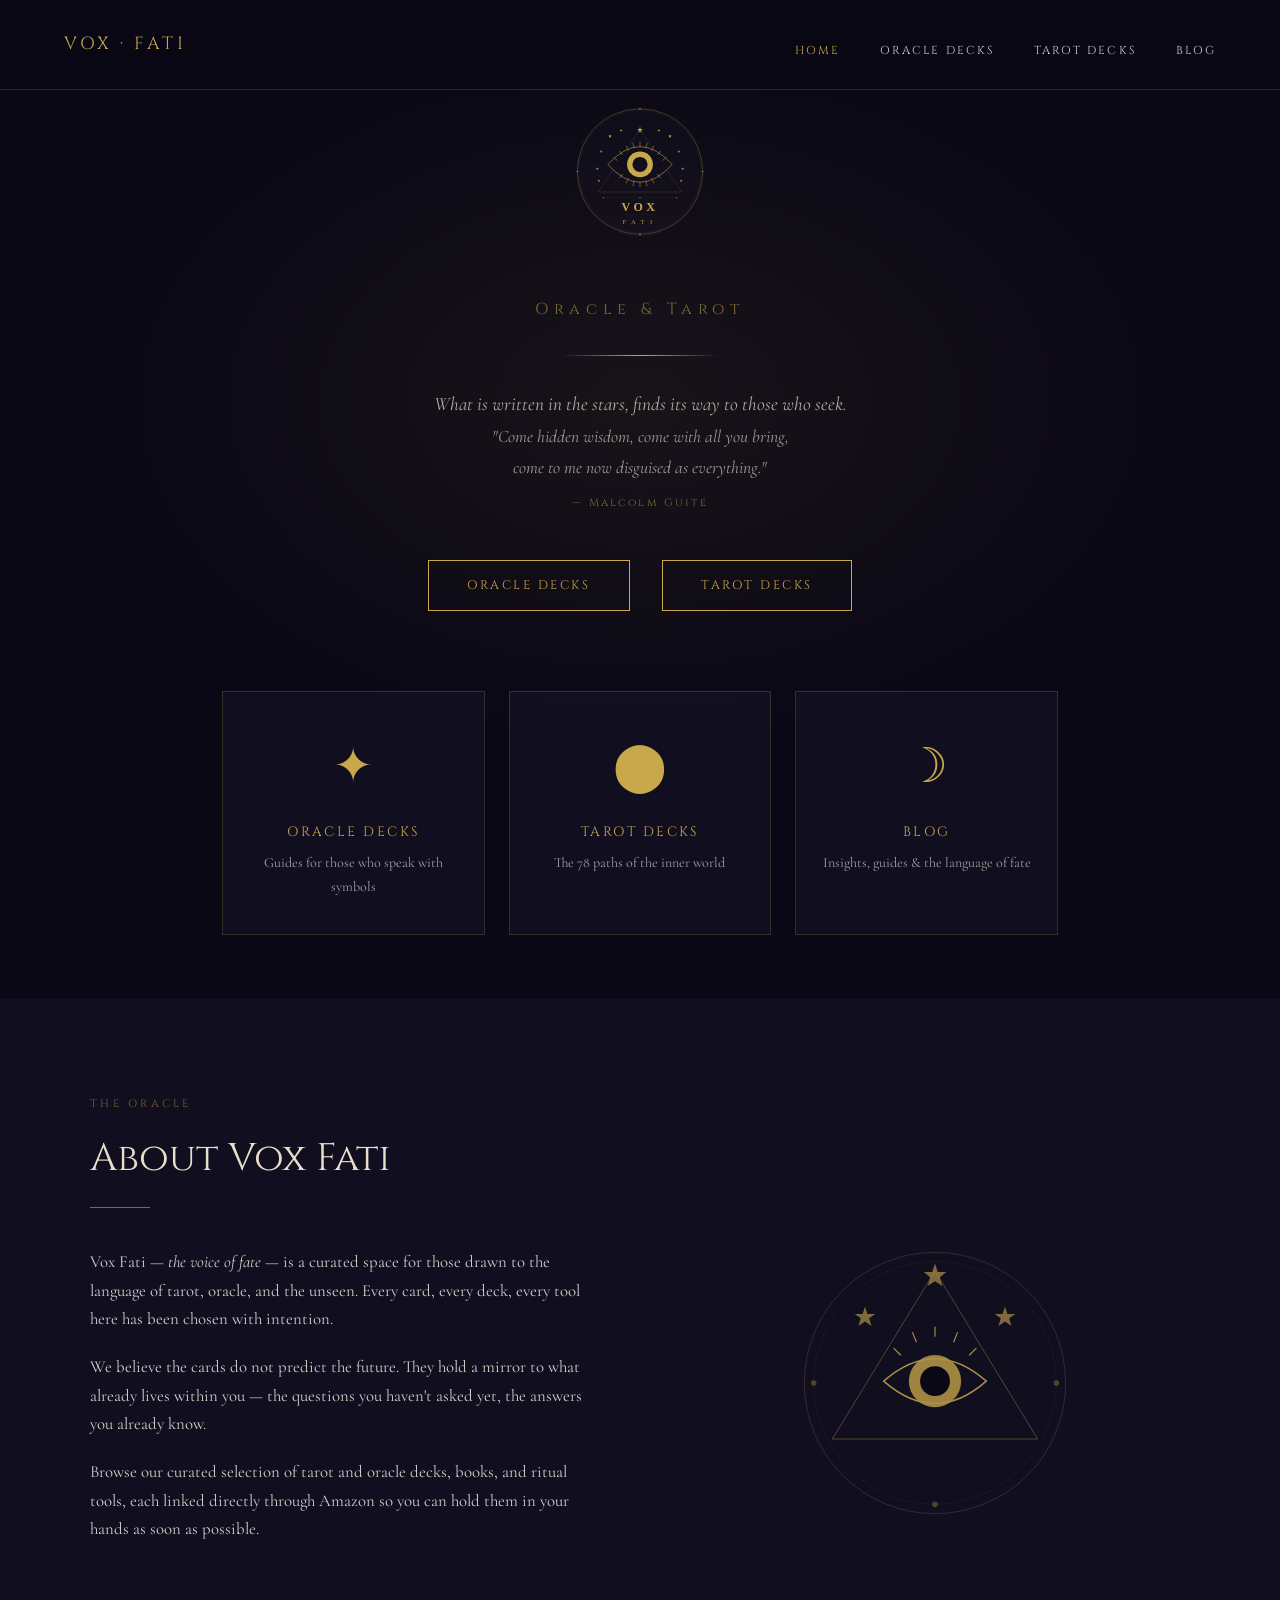
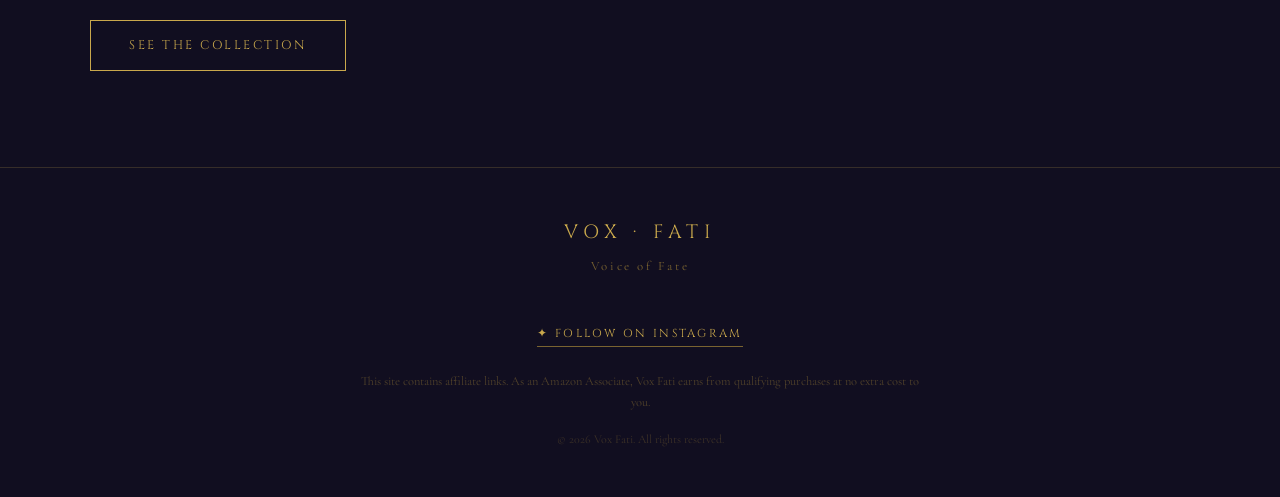
==== commit 735811fc: "Add files via upload" ====
--- a/index.html
+++ b/index.html
@@ -140,12 +140,12 @@
         <div class="nav-card-desc">Guides for those who speak with symbols</div>
       </a>
       <a href="tarot.html" class="nav-card">
-        <div class="nav-card-icon" style="color:#00CED1;">⬤</div>
+        <div class="nav-card-icon" style="color:#c9a84c;">⬤</div>
         <div class="nav-card-title">Tarot Decks</div>
         <div class="nav-card-desc">The 78 paths of the inner world</div>
       </a>
       <a href="blog.html" class="nav-card">
-        <div class="nav-card-icon" style="color:#FFD700;">☽</div>
+        <div class="nav-card-icon" style="color:#c9a84c;">☽</div>
         <div class="nav-card-title">Blog</div>
         <div class="nav-card-desc">Insights, guides &amp; the language of fate</div>
       </a>
